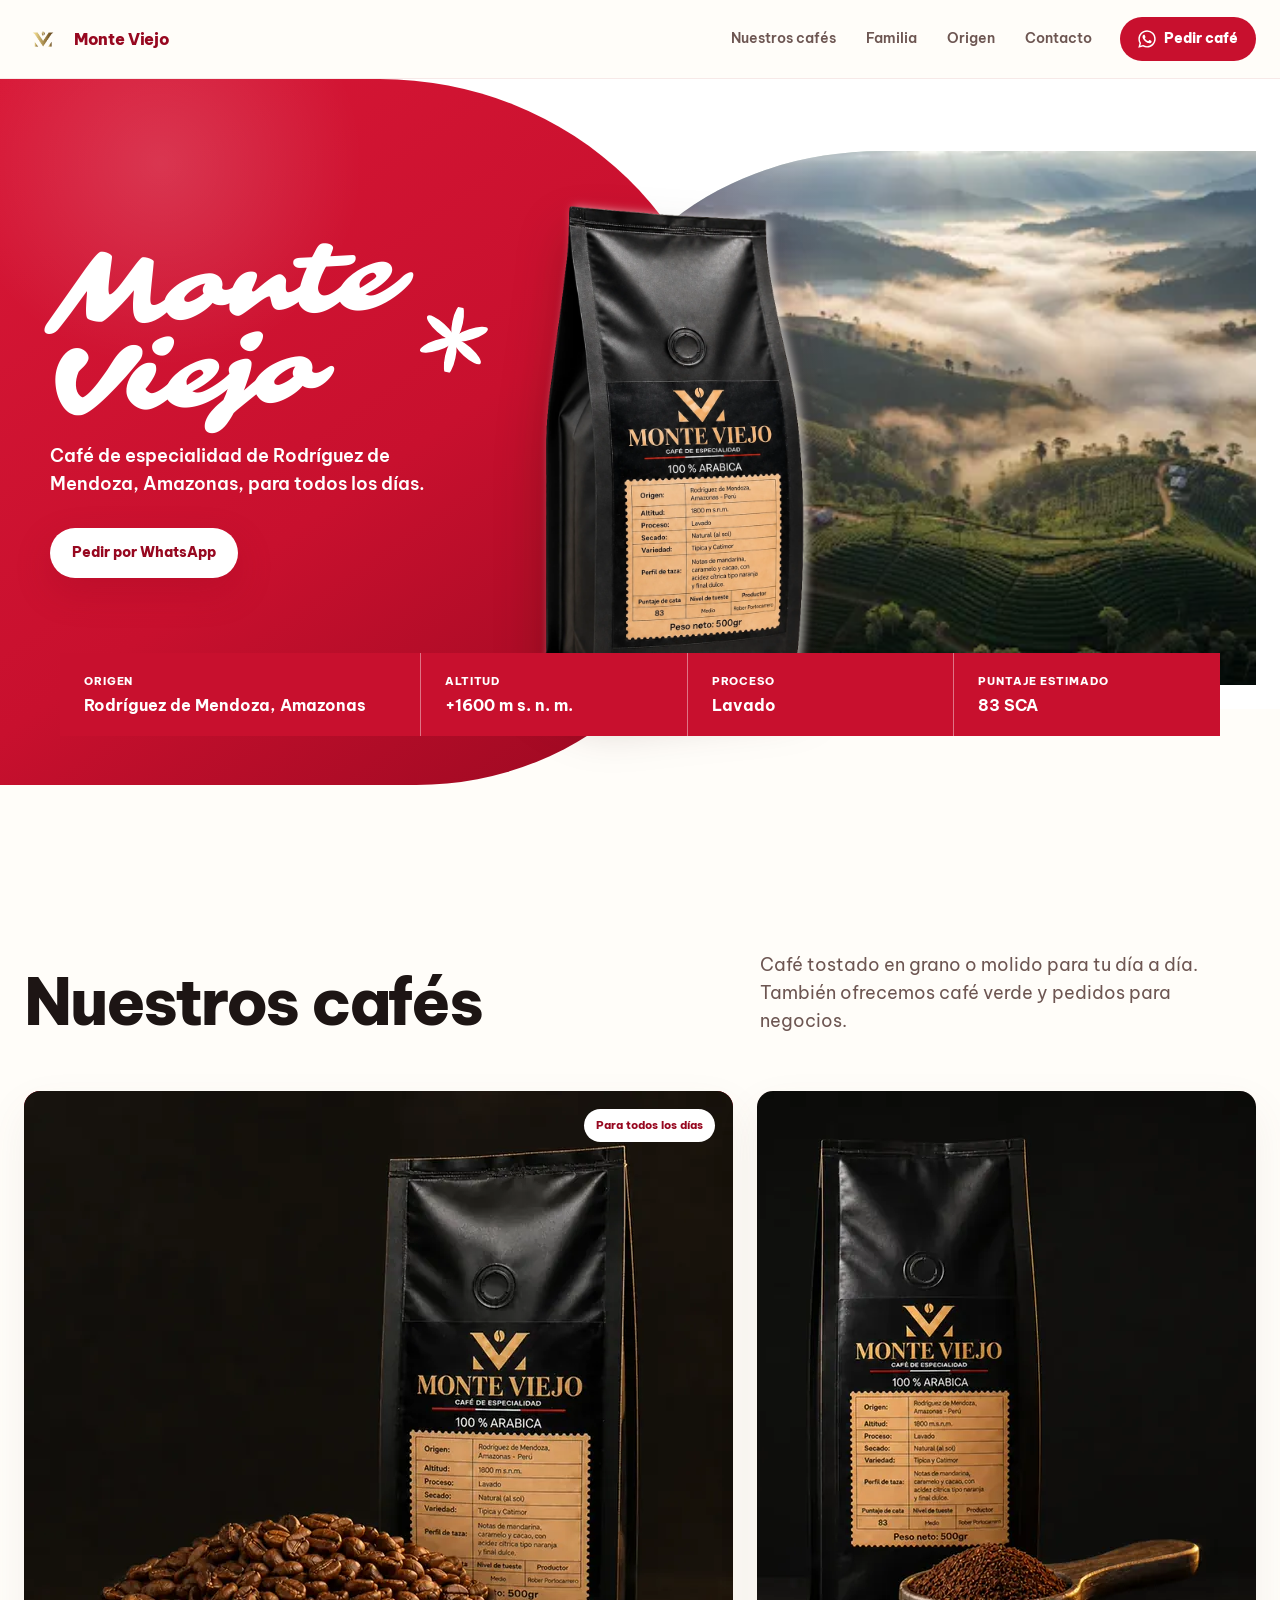
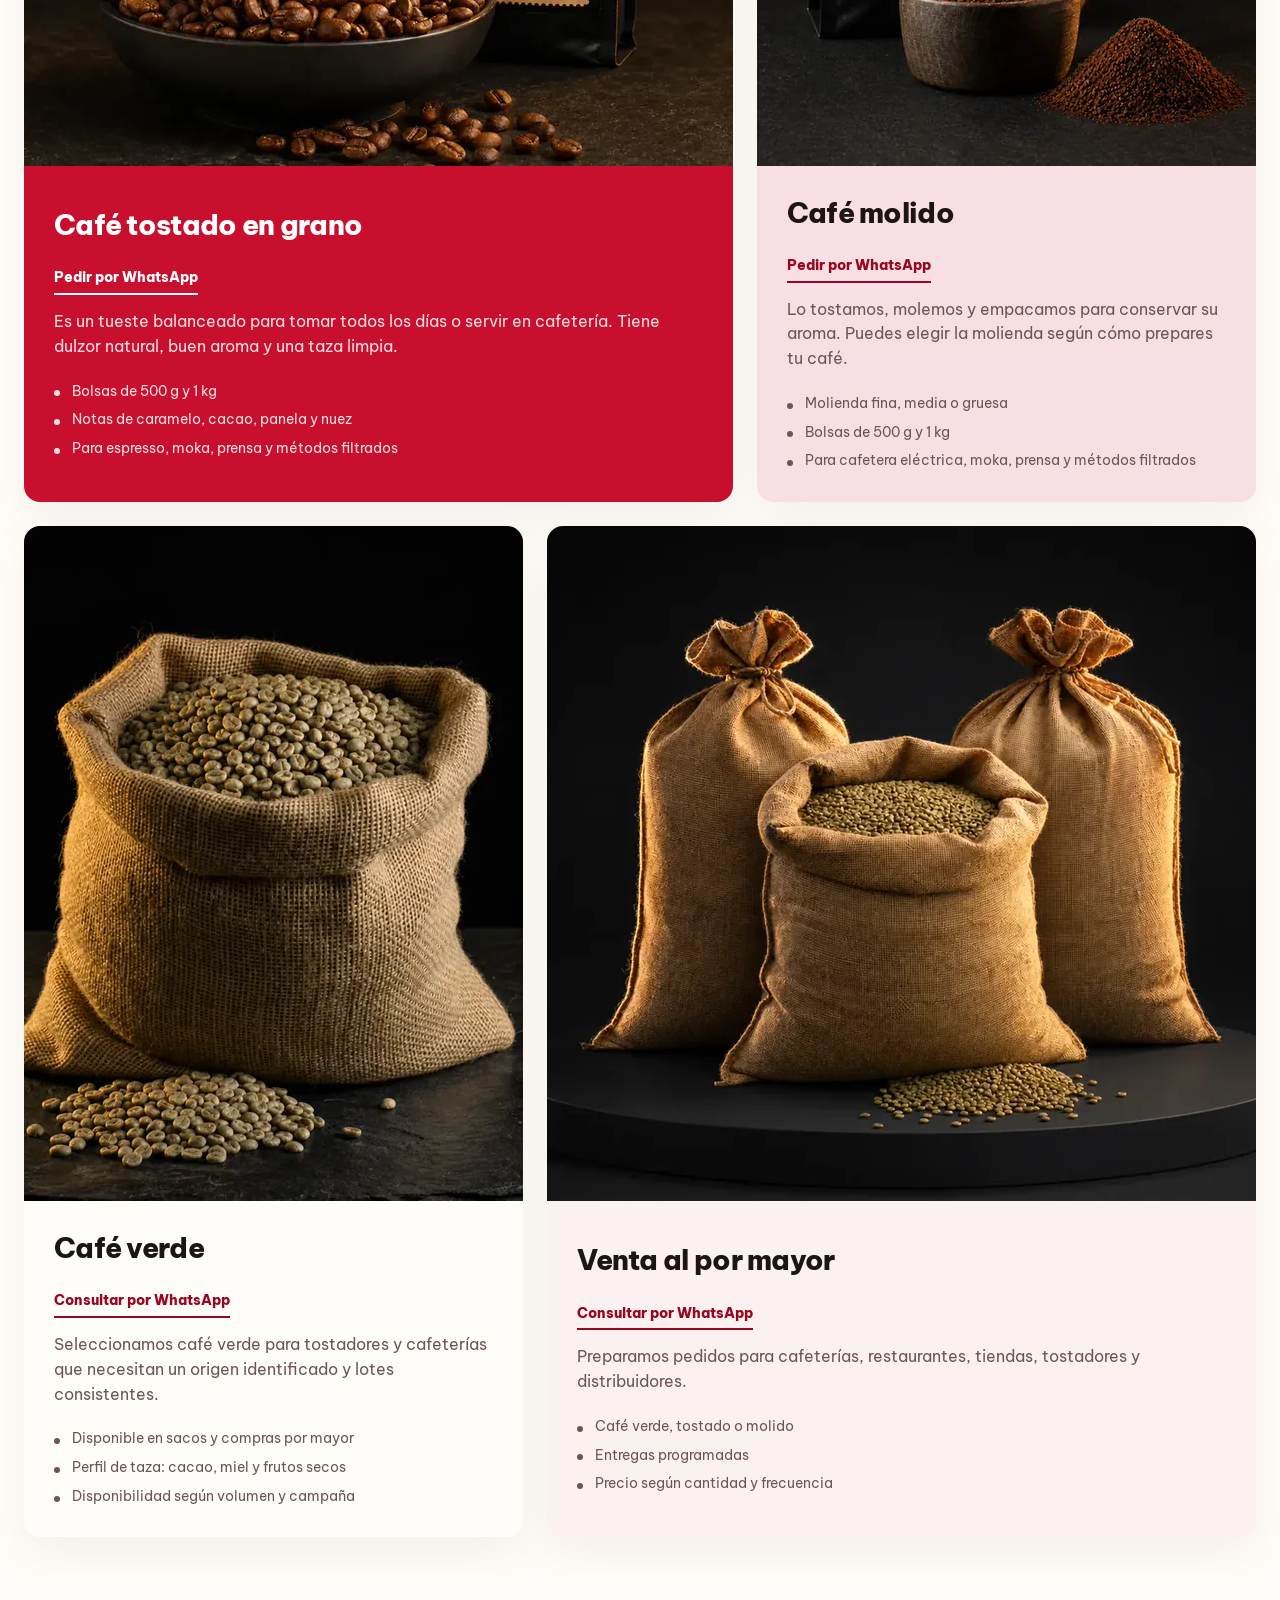
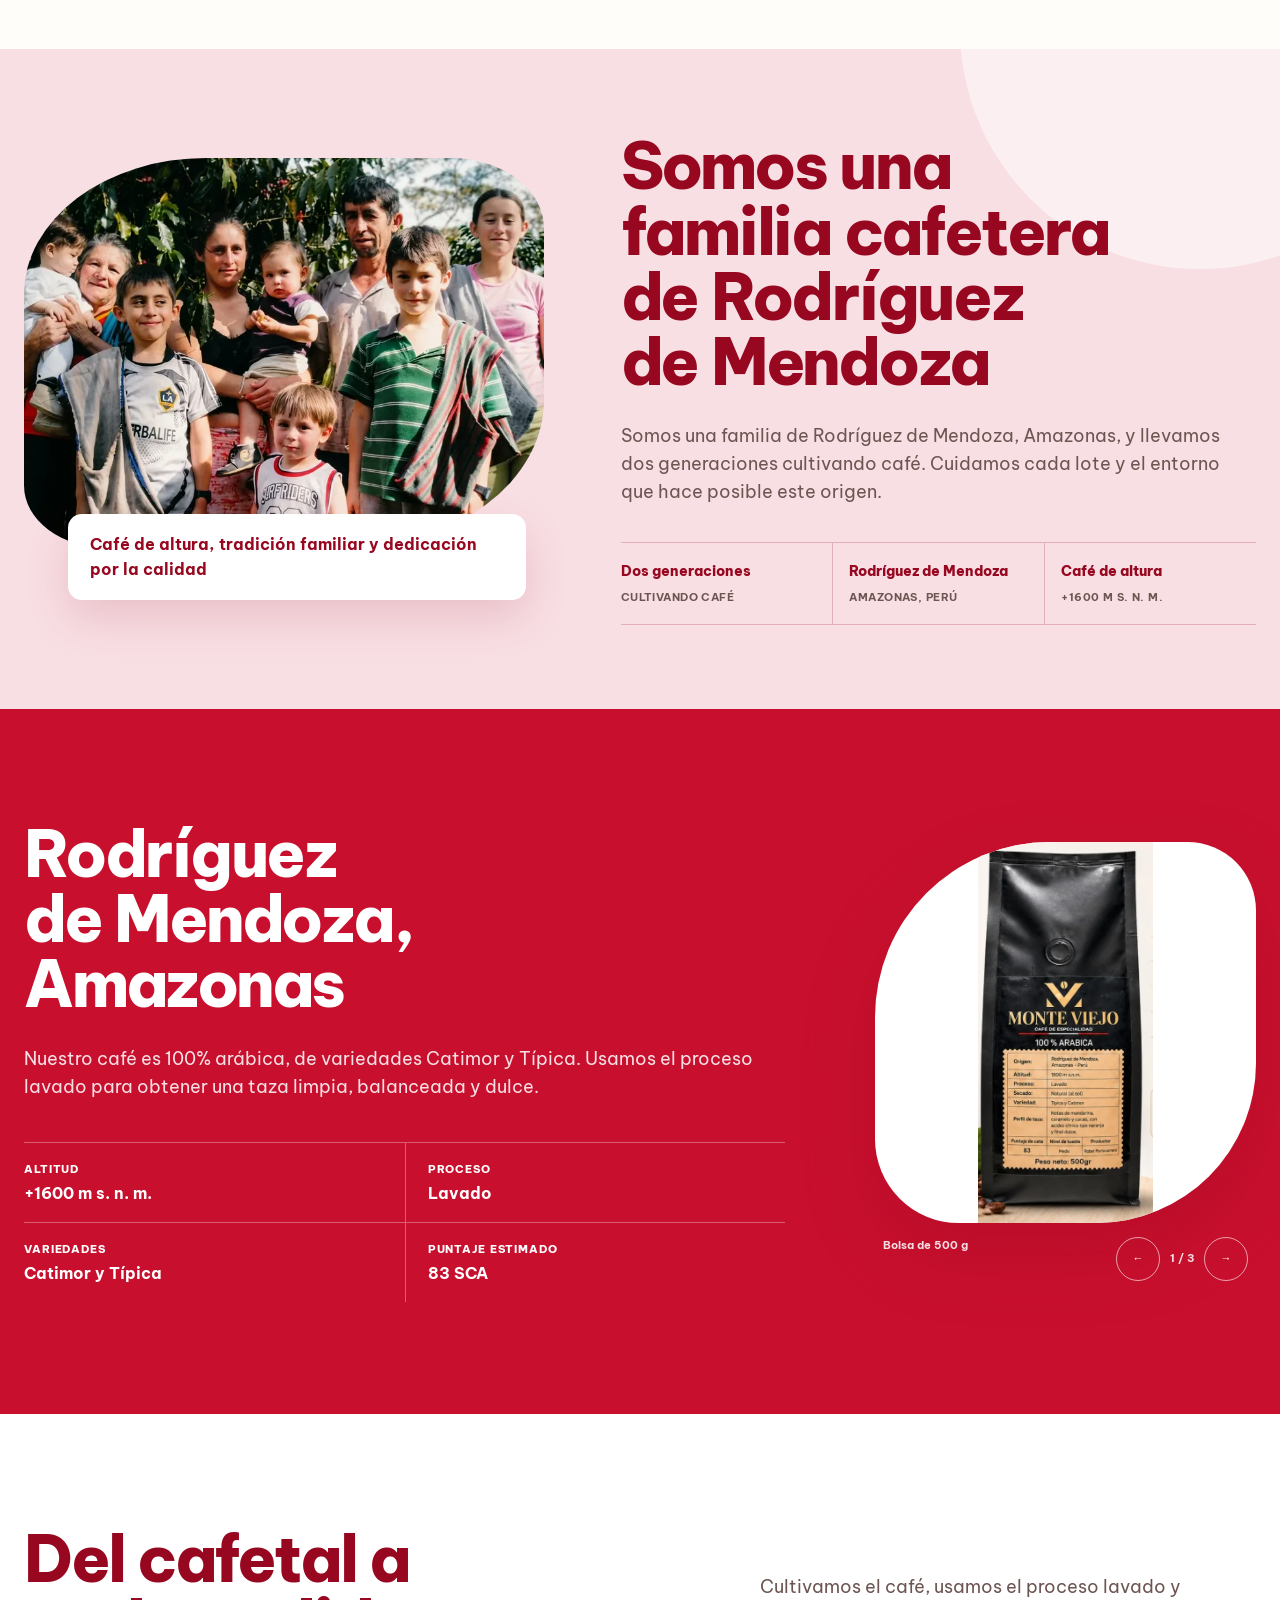
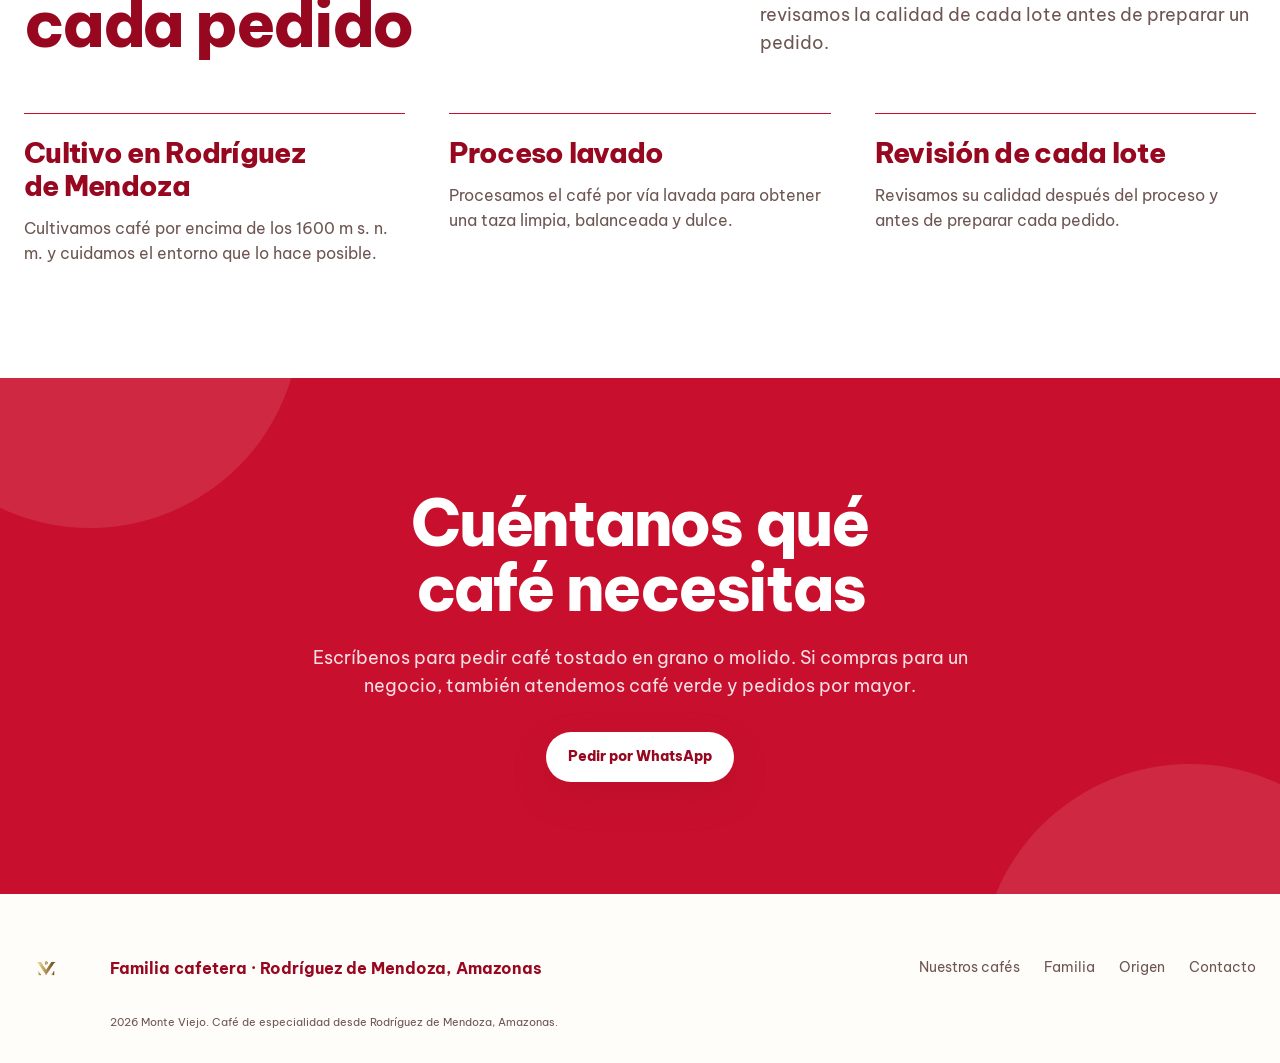
==== index.html @ 577fea84 "fix(hero): improve package image contrast" ====
<!doctype html>
<html lang="es-PE">
  <head>
    <meta charset="utf-8">
    <meta name="viewport" content="width=device-width, initial-scale=1, viewport-fit=cover">
    <!-- seo:generated:start -->
    <meta name="description" content="Café de especialidad de Rodríguez de Mendoza, Amazonas. Elige café tostado en grano o molido y pide Monte Viejo por WhatsApp.">
    <meta name="robots" content="index, follow, max-image-preview:large">
    <title>Café de especialidad de Amazonas | Monte Viejo</title>
    <link rel="canonical" href="https://monteviejo.org/">
    <meta property="og:type" content="website">
    <meta property="og:locale" content="es_PE">
    <meta property="og:site_name" content="Monte Viejo">
    <meta property="og:title" content="Café de especialidad de Amazonas | Monte Viejo">
    <meta property="og:description" content="Café de especialidad de Rodríguez de Mendoza, Amazonas. Elige café tostado en grano o molido y pide Monte Viejo por WhatsApp.">
    <meta property="og:url" content="https://monteviejo.org/">
    <meta property="og:image" content="https://monteviejo.org/assets/images/share-monte-viejo-family.jpg">
    <meta property="og:image:type" content="image/jpeg">
    <meta property="og:image:width" content="1200">
    <meta property="og:image:height" content="630">
    <meta property="og:image:alt" content="Familia caficultora de Monte Viejo en una finca de Rodríguez de Mendoza, Amazonas, junto a una bolsa de café">
    <meta name="twitter:card" content="summary_large_image">
    <meta name="twitter:title" content="Café de especialidad de Amazonas | Monte Viejo">
    <meta name="twitter:description" content="Café de especialidad de Rodríguez de Mendoza, Amazonas. Elige café tostado en grano o molido y pide Monte Viejo por WhatsApp.">
    <meta name="twitter:image" content="https://monteviejo.org/assets/images/share-monte-viejo-family.jpg">
    <meta name="twitter:image:alt" content="Familia caficultora de Monte Viejo en una finca de Rodríguez de Mendoza, Amazonas, junto a una bolsa de café">
    <script type="application/ld+json">
      {
        "@context": "https://schema.org",
        "@graph": [
          {
            "@type": "Organization",
            "@id": "https://monteviejo.org/#organization",
            "name": "Monte Viejo",
            "url": "https://monteviejo.org/",
            "description": "Familia productora de café de especialidad de Rodríguez de Mendoza, Amazonas.",
            "telephone": "+51 993 908 403",
            "logo": {
              "@type": "ImageObject",
              "url": "https://monteviejo.org/assets/images/logo-black-main.png"
            }
          },
          {
            "@type": "WebSite",
            "@id": "https://monteviejo.org/#website",
            "url": "https://monteviejo.org/",
            "name": "Monte Viejo",
            "inLanguage": "es-PE",
            "publisher": {
              "@id": "https://monteviejo.org/#organization"
            }
          },
          {
            "@type": "WebPage",
            "@id": "https://monteviejo.org/#webpage",
            "url": "https://monteviejo.org/",
            "name": "Café de especialidad de Amazonas | Monte Viejo",
            "description": "Café de especialidad de Rodríguez de Mendoza, Amazonas. Elige café tostado en grano o molido y pide Monte Viejo por WhatsApp.",
            "inLanguage": "es-PE",
            "isPartOf": {
              "@id": "https://monteviejo.org/#website"
            },
            "about": {
              "@id": "https://monteviejo.org/#organization"
            },
            "primaryImageOfPage": "https://monteviejo.org/assets/images/share-monte-viejo-family.jpg"
          }
        ]
      }
    </script>
    <!-- seo:generated:end -->
    <link rel="icon" type="image/png" href="assets/images/logo-black-main.png">
    <link rel="preconnect" href="https://fonts.googleapis.com">
    <link rel="preconnect" href="https://fonts.gstatic.com" crossorigin>
    <link rel="preload" as="style" href="https://fonts.googleapis.com/css2?family=Be+Vietnam+Pro:wght@400;600;700;800&amp;family=Sarina&amp;display=swap">
    <link href="https://fonts.googleapis.com/css2?family=Be+Vietnam+Pro:wght@400;600;700;800&amp;family=Sarina&amp;display=swap" rel="stylesheet" media="print" onload="this.media='all'">
    <noscript><link href="https://fonts.googleapis.com/css2?family=Be+Vietnam+Pro:wght@400;600;700;800&amp;family=Sarina&amp;display=swap" rel="stylesheet"></noscript>
    <link rel="stylesheet" href="assets/css/styles.css?v=20260812-2144">
  </head>
  <body>
    <!--
      THESIS: Everyday coffee from one real Amazonas family; refuse anonymous dark luxury.
      OWN-WORLD: Coffee-cherry red fields, white relief, swept display lettering, soft image windows, and one blossom mark.
      STORY: See the bag and farm, verify the origin, choose a coffee, and order through WhatsApp.
      FIRST VIEWPORT: Red offer at left, panoramic farm at right, oversized bag across the seam, CTA above the fold, origin proof below.
      FORM: Cereza total / Farm Window, chosen challenger, seed 8299120e.
      FINISH: unreviewed and undocumented is unfinished; this build ends with the finish review, the verdict, and DESIGN.md
    -->
    <header class="site-header">
      <nav class="nav" aria-label="Principal">
        <a class="brand" href="#inicio" aria-label="Monte Viejo inicio">
          <img src="assets/images/logo-black-main.png" alt="" width="256" height="255" decoding="async">
          <span>Monte Viejo</span>
        </a>
        <div class="nav-links">
          <a href="#cafes">Nuestros cafés</a>
          <a href="#familia">Familia</a>
          <a href="#origen">Origen</a>
          <a href="#contacto">Contacto</a>
        </div>
        <a class="nav-cta" href="https://api.whatsapp.com/send?phone=51993908403&amp;text=Hola%2C%20quiero%20pedir%20caf%C3%A9%20Monte%20Viejo." target="_blank" rel="noopener">
          <svg viewBox="0 0 24 24" aria-hidden="true" focusable="false"><path d="M17.47 14.38c-.3-.15-1.76-.87-2.03-.97-.27-.1-.47-.15-.67.15-.2.3-.77.97-.94 1.17-.17.2-.35.22-.64.07-.3-.15-1.25-.46-2.38-1.47a8.9 8.9 0 0 1-1.65-2.05c-.17-.3-.02-.46.13-.61.13-.13.3-.35.45-.52.15-.18.2-.3.3-.5.1-.2.05-.37-.03-.52-.07-.15-.67-1.61-.91-2.2-.24-.58-.49-.5-.67-.51h-.57c-.2 0-.52.07-.79.37-.27.3-1.04 1.02-1.04 2.48s1.07 2.88 1.21 3.08c.15.2 2.1 3.2 5.08 4.49.71.3 1.26.49 1.7.63.71.23 1.36.2 1.87.12.57-.09 1.76-.72 2.01-1.42.25-.69.25-1.29.17-1.41-.07-.13-.27-.2-.57-.35M12.04 21.5h-.01a9.6 9.6 0 0 1-4.9-1.34l-.35-.21-3.64.95.97-3.55-.23-.36A9.57 9.57 0 0 1 2.4 11.9a9.64 9.64 0 0 1 9.63-9.62c2.57 0 4.98 1 6.8 2.82a9.56 9.56 0 0 1 2.82 6.81 9.64 9.64 0 0 1-9.61 9.59m8.19-17.8A11.5 11.5 0 0 0 12.03.3C5.66.3.48 5.48.48 11.86c0 2.04.53 4.03 1.55 5.78L.38 23.7l6.2-1.63a11.55 11.55 0 0 0 5.45 1.39h.01c6.37 0 11.55-5.18 11.55-11.56 0-3.09-1.2-6-3.36-8.19"></path></svg>
          <span>Pedir café</span>
        </a>
      </nav>
    </header>

    <main id="inicio">
      <section class="hero" aria-labelledby="hero-title">
        <div class="hero-inner">
          <div class="hero-message">
            <div class="hero-title-line">
              <p class="hero-brand">Monte Viejo</p>
              <svg class="hero-bloom" viewBox="0 0 100 100" aria-hidden="true">
                <g fill="currentColor" transform="translate(50 50)">
                  <ellipse rx="8" ry="27" transform="rotate(0) translate(0 -27)"></ellipse>
                  <ellipse rx="8" ry="27" transform="rotate(60) translate(0 -27)"></ellipse>
                  <ellipse rx="8" ry="27" transform="rotate(120) translate(0 -27)"></ellipse>
                  <ellipse rx="8" ry="27" transform="rotate(180) translate(0 -27)"></ellipse>
                  <ellipse rx="8" ry="27" transform="rotate(240) translate(0 -27)"></ellipse>
                  <ellipse rx="8" ry="27" transform="rotate(300) translate(0 -27)"></ellipse>
                  <circle r="7"></circle>
                </g>
              </svg>
            </div>
            <h1 class="hero-copy" id="hero-title">Café de especialidad de Rodríguez de Mendoza, Amazonas, para todos los días.</h1>
            <a class="button hero-button" href="https://api.whatsapp.com/send?phone=51993908403&amp;text=Hola%2C%20quiero%20pedir%20caf%C3%A9%20Monte%20Viejo." target="_blank" rel="noopener">Pedir por WhatsApp</a>
          </div>

          <div class="hero-visual">
            <div class="hero-landscape">
              <img class="hero-landscape-image" src="assets/images/hero-amazonas.webp" alt="Cafetales entre montañas y neblina en Rodríguez de Mendoza, Amazonas" width="512" height="293" fetchpriority="high">
            </div>
            <img class="hero-bag" src="assets/images/bolsa-monte-viejo-hero-angulo.webp" alt="Bolsa de café Monte Viejo de 500 g vista en ángulo" width="1122" height="1402" decoding="async">
          </div>
        </div>

        <dl class="hero-proof" aria-label="Datos de origen">
          <div><dt>Origen</dt><dd>Rodríguez de Mendoza, Amazonas</dd></div>
          <div><dt>Altitud</dt><dd>+1600 m s. n. m.</dd></div>
          <div><dt>Proceso</dt><dd>Lavado</dd></div>
          <div><dt>Puntaje estimado</dt><dd>83 SCA</dd></div>
        </dl>
      </section>

      <section class="section catalog-section" id="cafes" aria-labelledby="catalog-title">
        <div class="container">
          <div class="section-heading">
            <h2 id="catalog-title">Nuestros cafés</h2>
            <p class="section-intro">Vendemos café verde, tostado en grano y molido. Atendemos a tostadores, cafeterías, otros negocios y personas que preparan café en casa.</p>
          </div>

          <div class="product-grid">
            <a class="product-card featured" href="https://api.whatsapp.com/send?phone=51993908403&amp;text=Hola%2C%20quiero%20pedir%20Caf%C3%A9%20tostado%20en%20grano%20Monte%20Viejo." target="_blank" rel="noopener">
              <span class="badge">Para todos los días</span>
              <img src="assets/images/catalogo-tostado-horizontal.webp" alt="Bolsa Monte Viejo detrás de un recipiente con café tostado en grano" width="1200" height="675" loading="lazy" decoding="async">
              <div class="product-content">
                <h3>Café tostado en grano</h3>
                <span class="product-cta">Pedir por WhatsApp</span>
                <p class="product-copy">Un tueste balanceado, con dulzor natural, buen aroma y una taza limpia.</p>
                <ul class="product-specs"><li>Bolsas de 500 g y 1 kg</li><li>Caramelo, cacao, panela y nuez</li><li>Para espresso, moka, prensa y filtrados</li></ul>
              </div>
            </a>

            <a class="product-card ground" href="https://api.whatsapp.com/send?phone=51993908403&amp;text=Hola%2C%20quiero%20pedir%20Caf%C3%A9%20molido%20Monte%20Viejo." target="_blank" rel="noopener">
              <img src="assets/images/catalogo-molido-horizontal.webp" alt="Bolsa Monte Viejo detrás de una cuchara con café molido" width="1200" height="675" loading="lazy" decoding="async">
              <div class="product-content"><h3>Café molido</h3><span class="product-cta">Pedir por WhatsApp</span><p class="product-copy">Molienda fina, media o gruesa según cómo prepares tu café.</p><ul class="product-specs"><li>Bolsas de 500 g y 1 kg</li><li>Empacado para conservar aroma</li><li>Para cafetera, moka, prensa y filtrado</li></ul></div>
            </a>

            <details class="business-products" open>
              <summary>¿Compras para tu negocio? <span>Ver café verde y pedidos por mayor</span></summary>
              <div class="business-grid">
                <a class="product-card green" href="https://api.whatsapp.com/send?phone=51993908403&amp;text=Hola%2C%20quiero%20consultar%20por%20Caf%C3%A9%20verde%20Monte%20Viejo." target="_blank" rel="noopener">
                  <img src="assets/images/catalogo-verde-horizontal.webp" alt="Saco abierto con granos de café verde sin tostar" width="1200" height="675" loading="lazy" decoding="async">
                  <div class="product-content"><h3>Café verde</h3><span class="product-cta">Consultar por WhatsApp</span><p class="product-copy">Origen identificado y lotes consistentes para tostadores y cafeterías.</p><ul class="product-specs"><li>Disponible en sacos y por mayor</li><li>Perfil de cacao, miel y frutos secos</li><li>Según volumen y campaña</li></ul></div>
                </a>

                <a class="product-card wholesale" href="https://api.whatsapp.com/send?phone=51993908403&amp;text=Hola%2C%20quiero%20consultar%20por%20Venta%20al%20por%20mayor%20Monte%20Viejo." target="_blank" rel="noopener">
                  <img src="assets/images/catalogo-mayorista-horizontal.webp" alt="Sacos de café para venta al por mayor" width="1200" height="675" loading="lazy" decoding="async">
                  <div class="product-content"><h3>Venta al por mayor</h3><span class="product-cta">Consultar por WhatsApp</span><p class="product-copy">Pedidos para cafeterías, restaurantes, tiendas, tostadores y distribuidores.</p><ul class="product-specs"><li>Café verde, tostado o molido</li><li>Entregas programadas</li><li>Precio según cantidad y frecuencia</li></ul></div>
                </a>
              </div>
            </details>
          </div>
        </div>
      </section>

      <section class="section story-section" id="familia" aria-labelledby="story-title">
        <div class="container family-grid">
          <div class="story-copy">
            <h2 id="story-title">Somos una familia cafetera de Rodríguez de Mendoza</h2>
            <p class="story-intro">Somos una familia de Rodríguez de Mendoza, Amazonas, y llevamos dos generaciones cultivando café. Cuidamos cada lote y el entorno que hace posible este origen.</p>
            <dl class="family-proof" aria-label="Datos de nuestra familia">
              <div><dt>Dos generaciones</dt><dd>Cultivando café</dd></div>
              <div><dt>Rodríguez de Mendoza</dt><dd>Amazonas, Perú</dd></div>
              <div><dt>Café de altura</dt><dd>+1600 m s. n. m.</dd></div>
            </dl>
          </div>
          <figure class="family-photo">
            <img src="assets/images/family-sq.webp" alt="Familia productora Monte Viejo en cafetal de Rodríguez de Mendoza" width="800" height="800" loading="lazy" decoding="async">
            <figcaption class="quote">Café de altura, tradición familiar y dedicación por la calidad.</figcaption>
          </figure>
        </div>
      </section>

      <section class="section origin-section" id="origen" aria-labelledby="origin-title">
        <div class="container origin-panel">
          <div class="origin-copy">
            <h2 id="origin-title">Rodríguez de Mendoza, Amazonas</h2>
            <p>Nuestro café es 100% arábica, de variedades Catimor y Típica. Usamos el proceso lavado para obtener una taza limpia, balanceada y dulce.</p>
            <dl class="origin-list">
              <div><dt>Altitud</dt><dd>+1600 m s. n. m.</dd></div>
              <div><dt>Proceso</dt><dd>Lavado</dd></div>
              <div><dt>Variedades</dt><dd>Catimor y Típica</dd></div>
              <div><dt>Puntaje estimado</dt><dd>83 SCA</dd></div>
            </dl>
          </div>
          <aside class="package-slider" aria-label="Galería de la bolsa Monte Viejo">
            <div class="package-slider-frame">
              <img src="assets/images/bolsa-monte-viejo-frente.webp" alt="Vista frontal de la bolsa Monte Viejo de 500 g" width="398" height="867" loading="lazy" decoding="async">
              <img src="assets/images/bolsa-monte-viejo-taza-square.webp" alt="Bolsa Monte Viejo junto a una taza de café" width="1024" height="1024" loading="lazy" decoding="async" hidden>
              <img src="assets/images/bolsa-monte-viejo-cenital-square.webp" alt="Vista cenital de la bolsa Monte Viejo con granos de café" width="1024" height="1024" loading="lazy" decoding="async" hidden>
            </div>
            <div class="package-slider-meta">
              <span>Bolsa de 500 g</span>
              <div class="package-slider-controls">
                <button class="package-slider-prev" type="button" aria-label="Ver imagen anterior">←</button>
                <span class="package-slider-count" aria-live="polite">1 / 3</span>
                <button class="package-slider-next" type="button" aria-label="Ver imagen siguiente">→</button>
              </div>
            </div>
          </aside>
        </div>
      </section>

      <section class="section process-section" id="mision" aria-labelledby="process-title">
        <div class="container">
          <div class="section-heading process-heading">
            <h2 id="process-title">Del cafetal a cada pedido</h2>
            <p class="section-copy">Cultivamos el café, usamos el proceso lavado y revisamos la calidad de cada lote antes de preparar un pedido.</p>
          </div>
          <div class="mission-grid">
            <article class="value-card"><h3>Cultivo en Rodríguez de Mendoza</h3><p>Cultivamos café por encima de los 1600 m s. n. m. y cuidamos el entorno que lo hace posible.</p></article>
            <article class="value-card"><h3>Proceso lavado</h3><p>Procesamos el café por vía lavada para obtener una taza limpia, balanceada y dulce.</p></article>
            <article class="value-card"><h3>Revisión de cada lote</h3><p>Revisamos su calidad después del proceso y antes de preparar cada pedido.</p></article>
          </div>
        </div>
      </section>

      <section class="section invitation" id="contacto">
        <div class="container invitation-inner">
          <h2>Cuéntanos qué café necesitas</h2>
          <p>Escríbenos para pedir café tostado en grano o molido. Si compras para un negocio, también atendemos café verde y pedidos por mayor.</p>
          <a class="button contact-button" href="https://api.whatsapp.com/send?phone=51993908403&amp;text=Hola%2C%20quiero%20pedir%20caf%C3%A9%20Monte%20Viejo." target="_blank" rel="noopener">Pedir por WhatsApp</a>
        </div>
      </section>
    </main>

    <footer class="site-footer">
      <div class="container footer-inner">
        <a class="footer-brand" href="#inicio"><img class="footer-logo" src="assets/images/logo-black-main.png" alt="Monte Viejo" width="256" height="255" loading="lazy" decoding="async"></a>
        <p class="footer-origin">Familia cafetera · Rodríguez de Mendoza, Amazonas</p>
        <nav class="footer-links" aria-label="Pie de página"><a href="#cafes">Nuestros cafés</a><a href="#familia">Familia</a><a href="#origen">Origen</a><a href="#contacto">Contacto</a></nav>
        <p class="copyright">2026 Monte Viejo. Café de especialidad desde Rodríguez de Mendoza, Amazonas.</p>
      </div>
    </footer>

    <script src="content.js?v=20260812-2125" defer></script>
    <script src="assets/js/content-loader.js?v=20260812-2125" defer></script>
  </body>
</html>
---- assets/css/styles.css ----
:root {
  color-scheme: light;
  --cherry: #c8102e;
  --cherry-bright: #d81736;
  --cherry-deep: #970820;
  --cherry-soft: #f8dfe4;
  --leaf-soft: #dce9df;
  --paper: #fffdf9;
  --white: #ffffff;
  --ink: #1d1514;
  --muted: #6d5652;
  --gold: #aa7a21;
  --line: rgba(151, 8, 32, 0.2);
  --max: 1240px;
  --radius: 16px;
  --ease-out: cubic-bezier(0.16, 1, 0.3, 1);
}

* {
  box-sizing: border-box;
}

html {
  scroll-behavior: smooth;
  scroll-padding-top: 88px;
}

body {
  margin: 0;
  overflow-x: hidden;
  background: var(--paper);
  color: var(--ink);
  font-family: "Be Vietnam Pro", Arial, sans-serif;
  line-height: 1.55;
}

img {
  display: block;
  max-width: 100%;
}

a {
  color: inherit;
  text-decoration: none;
}

button,
input {
  font: inherit;
}

:focus-visible {
  outline: 3px solid #ffb8c5;
  outline-offset: 4px;
}

.container {
  width: min(100% - 48px, var(--max));
  margin-inline: auto;
}

.site-header {
  position: sticky;
  top: 0;
  z-index: 30;
  background: rgba(255, 253, 249, 0.94);
  border-bottom: 1px solid rgba(151, 8, 32, 0.08);
  backdrop-filter: blur(12px);
}

.nav {
  width: min(100% - 48px, var(--max));
  min-height: 78px;
  margin-inline: auto;
  display: flex;
  align-items: center;
  justify-content: space-between;
  gap: 28px;
}

.brand {
  display: inline-flex;
  min-width: 44px;
  min-height: 44px;
  align-items: center;
  justify-content: center;
  gap: 12px;
  color: var(--cherry-deep);
  font-weight: 800;
  letter-spacing: -0.02em;
}

.brand img {
  width: 38px;
  height: 38px;
  object-fit: contain;
}

.nav-links {
  display: flex;
  align-items: center;
  gap: 30px;
  margin-left: auto;
  color: var(--muted);
  font-size: 14px;
  font-weight: 600;
}

.nav-links a,
.footer-links a {
  display: inline-flex;
  min-height: 44px;
  align-items: center;
  text-decoration-thickness: 2px;
  text-underline-offset: 6px;
}

.nav-links a:hover,
.nav-links a:focus-visible,
.footer-links a:hover,
.footer-links a:focus-visible {
  color: var(--cherry);
  text-decoration-line: underline;
}

.nav-cta,
.button {
  position: relative;
  isolation: isolate;
  display: inline-flex;
  min-height: 50px;
  align-items: center;
  justify-content: center;
  overflow: hidden;
  border-radius: 999px;
  padding: 13px 22px;
  font-size: 14px;
  font-weight: 800;
  transition: transform 220ms var(--ease-out), background 220ms ease, color 220ms ease, opacity 160ms ease;
}

.nav-cta {
  min-height: 44px;
  gap: 8px;
  background: var(--cherry);
  color: var(--white);
  padding: 10px 18px;
}

.nav-cta svg {
  width: 18px;
  height: 18px;
  flex: 0 0 auto;
  fill: currentColor;
}

.nav-cta.is-hidden {
  opacity: 0;
  visibility: hidden;
  pointer-events: none;
}

.button::after {
  content: "";
  position: absolute;
  inset: -60% auto -60% -45%;
  z-index: -1;
  width: 34%;
  transform: skewX(-20deg);
  background: rgba(255, 255, 255, 0.58);
  filter: blur(8px);
  transition: left 520ms var(--ease-out);
}

.button:hover::after,
.button:focus-visible::after {
  left: 115%;
}

.nav-cta:hover,
.nav-cta:focus-visible,
.button:hover,
.button:focus-visible {
  transform: translateY(-2px);
}

.hero {
  position: relative;
  isolation: isolate;
  min-height: 760px;
  padding: 34px 0 72px;
  background: var(--white);
}

.hero::before {
  content: "";
  position: absolute;
  inset: 0 43% 54px 0;
  z-index: -2;
  border-radius: 0 48% 43% 0;
  background:
    radial-gradient(circle at 22% 12%, rgba(255, 255, 255, 0.14), transparent 24%),
    linear-gradient(145deg, var(--cherry-bright) 0%, var(--cherry) 54%, var(--cherry-deep) 100%);
}

.hero::after {
  content: "";
  position: absolute;
  left: 0;
  right: 0;
  bottom: 0;
  z-index: -3;
  height: 130px;
  background: var(--paper);
}

.hero-inner {
  position: relative;
  z-index: 1;
  width: min(100% - 48px, 1420px);
  min-height: 610px;
  margin-inline: auto;
  display: grid;
  grid-template-columns: minmax(400px, 0.82fr) minmax(560px, 1.18fr);
  align-items: center;
}

.hero-message {
  max-width: 650px;
  padding: 72px 5vw 88px 2vw;
  color: var(--white);
}

.hero-brand,
h1,
h2,
h3 {
  margin: 0;
  text-wrap: balance;
}

.hero-brand {
  max-width: 6ch;
  color: var(--white);
  font-family: "Sarina", "Segoe Script", cursive;
  font-size: clamp(4.7rem, 8vw, 6rem);
  font-weight: 400;
  line-height: 0.92;
  letter-spacing: -0.035em;
  transform: rotate(-3deg);
}

.hero-title-line {
  display: flex;
  align-items: center;
  gap: 22px;
}

h2 {
  font-size: clamp(2.4rem, 5vw, 4.6rem);
  font-weight: 800;
  line-height: 1.02;
  letter-spacing: -0.035em;
}

h3 {
  font-size: clamp(1.25rem, 2.2vw, 1.8rem);
  font-weight: 750;
  line-height: 1.18;
  letter-spacing: -0.025em;
}

.hero-copy {
  max-width: 520px;
  margin: 24px 0 30px;
  color: var(--white);
  font-family: "Be Vietnam Pro", Arial, sans-serif;
  font-size: 1.125rem;
  font-weight: 600;
  line-height: 1.55;
  letter-spacing: 0;
}

.hero-button {
  background: var(--white);
  color: var(--cherry-deep);
  box-shadow: 0 14px 34px color-mix(in srgb, var(--cherry-deep) 25%, transparent);
}

.hero-visual {
  position: relative;
  min-height: 590px;
}

.hero-landscape {
  position: absolute;
  inset: 28px 0 28px 8%;
  overflow: hidden;
  border-radius: 44% 0 0 39%;
  background: var(--leaf-soft);
}

.hero-landscape::after {
  content: "";
  position: absolute;
  inset: 0;
  background: linear-gradient(90deg, rgba(200, 16, 46, 0.18), transparent 38%);
  pointer-events: none;
}

.hero-landscape-image {
  width: 100%;
  height: 100%;
  object-fit: cover;
  object-position: center;
  transform: scale(1.02);
}

.hero-bag {
  position: absolute;
  z-index: 2;
  left: -10%;
  bottom: -10px;
  width: auto;
  height: min(94%, 570px);
  filter:
    drop-shadow(4px 1px 5px rgba(255, 253, 249, 0.62))
    drop-shadow(0 28px 24px rgba(44, 11, 5, 0.28));
}

.hero-bloom {
  flex: 0 0 auto;
  width: 66px;
  color: var(--white);
  transform: rotate(12deg) translateY(10px);
}

.hero-proof {
  position: relative;
  z-index: 5;
  width: min(100% - 64px, 1160px);
  margin: -70px auto 0;
  display: grid;
  grid-template-columns: 1.35fr repeat(3, 1fr);
  background: var(--cherry);
  color: var(--white);
}

.hero-proof div {
  padding: 20px 24px;
}

.hero-proof div + div {
  border-left: 1px solid rgba(255, 255, 255, 0.42);
}

.hero-proof dt,
.origin-list dt {
  color: var(--cherry);
  font-size: 11px;
  font-weight: 800;
  letter-spacing: 0.08em;
  text-transform: uppercase;
}

.hero-proof dt,
.hero-proof dd {
  color: var(--white);
}

.hero-proof dd,
.origin-list dd {
  margin: 5px 0 0;
  font-size: 1rem;
  font-weight: 700;
  line-height: 1.3;
}

.section {
  padding: 112px 0;
}

.section-heading {
  display: grid;
  grid-template-columns: minmax(0, 0.95fr) minmax(320px, 0.7fr);
  gap: 64px;
  align-items: end;
  margin-bottom: 56px;
}

.section-intro,
.section-copy {
  max-width: 68ch;
  margin: 0;
  color: var(--muted);
  font-size: 18px;
}

.catalog-section {
  background: var(--paper);
}

.product-grid {
  display: grid;
  grid-template-columns: repeat(12, minmax(0, 1fr));
  gap: 24px;
}

.product-card {
  position: relative;
  grid-column: span 5;
  display: grid;
  min-height: 100%;
  overflow: hidden;
  border-radius: var(--radius);
  background: var(--white);
  box-shadow: 0 18px 44px color-mix(in srgb, var(--muted) 8%, transparent);
  transition: transform 260ms var(--ease-out), box-shadow 260ms ease;
}

.product-card.featured {
  grid-column: span 7;
  background: var(--cherry);
  color: var(--white);
}

.product-card.ground {
  grid-column: span 5;
  background: var(--cherry-soft);
}

.product-card.green {
  background: var(--paper);
}

.product-card.wholesale {
  grid-column: span 7;
  background: color-mix(in srgb, var(--cherry-soft) 40%, var(--paper));
}

.business-products {
  grid-column: 1 / -1;
}

.business-products > summary {
  display: none;
}

.business-grid {
  display: grid;
  grid-template-columns: repeat(12, minmax(0, 1fr));
  gap: 24px;
}

.product-card:hover,
.product-card:focus-visible {
  transform: translateY(-5px);
  box-shadow: 0 28px 60px color-mix(in srgb, var(--muted) 14%, transparent);
}

.product-card > img {
  width: 100%;
  aspect-ratio: 16 / 9;
  object-fit: cover;
  transition: transform 560ms var(--ease-out);
}

.product-card:hover > img,
.product-card:focus-visible > img {
  transform: scale(1.035);
}

.product-content {
  display: flex;
  flex-direction: column;
  padding: 30px;
}

.product-copy {
  max-width: 56ch;
  margin: 14px 0 0;
  color: var(--muted);
}

.featured .product-copy,
.featured .product-specs {
  color: var(--cherry-soft);
}

.product-specs {
  display: grid;
  gap: 7px;
  margin: 22px 0 0;
  padding: 0;
  color: var(--muted);
  font-size: 14px;
  list-style: none;
}

.product-specs li {
  position: relative;
  padding-left: 18px;
}

.product-specs li::before {
  content: "";
  position: absolute;
  top: 0.7em;
  left: 0;
  width: 6px;
  height: 6px;
  border-radius: 50%;
  background: currentColor;
}

.product-cta {
  align-self: flex-start;
  margin-top: 26px;
  border-bottom: 2px solid currentColor;
  color: var(--cherry-deep);
  font-size: 0.875rem;
  font-weight: 800;
  padding-bottom: 4px;
}

.featured .product-cta {
  color: var(--white);
}

.badge {
  position: absolute;
  top: 18px;
  right: 18px;
  z-index: 3;
  border-radius: 999px;
  background: var(--white);
  color: var(--cherry-deep);
  padding: 8px 12px;
  font-size: 11px;
  font-weight: 800;
}

.story-section {
  position: relative;
  overflow: hidden;
  background: var(--cherry-soft);
  padding: 84px 0;
}

.story-section::before {
  content: "";
  position: absolute;
  top: -260px;
  right: -160px;
  width: 480px;
  height: 480px;
  border-radius: 50%;
  background: rgba(255, 255, 255, 0.5);
}

.family-grid {
  position: relative;
  display: grid;
  grid-template-areas: "photo copy";
  grid-template-columns: minmax(360px, 0.9fr) minmax(0, 1.1fr);
  gap: clamp(48px, 6vw, 82px);
  align-items: center;
}

.story-copy {
  grid-area: copy;
}

.story-copy h2 {
  max-width: 13ch;
  color: var(--cherry-deep);
}

.story-intro {
  max-width: 58ch;
  margin: 28px 0 0;
  color: var(--muted);
  font-size: 1.125rem;
}

.family-proof {
  display: grid;
  grid-template-columns: repeat(3, minmax(0, 1fr));
  margin: 36px 0 0;
  border-block: 1px solid rgba(151, 8, 32, 0.22);
}

.family-proof div {
  padding: 18px 16px;
}

.family-proof div:first-child {
  padding-left: 0;
}

.family-proof div + div {
  border-left: 1px solid rgba(151, 8, 32, 0.22);
}

.family-proof dt,
.family-proof dd {
  margin: 0;
}

.family-proof dt {
  color: var(--cherry-deep);
  font-size: 0.875rem;
  font-weight: 800;
}

.family-proof dd {
  margin-top: 6px;
  color: var(--muted);
  font-size: 0.6875rem;
  font-weight: 700;
  letter-spacing: 0.04em;
  text-transform: uppercase;
}

.family-photo {
  position: relative;
  grid-area: photo;
  margin: 0;
}

.family-photo::before {
  content: "";
  position: absolute;
  inset: -20px 22% 22% -20px;
  z-index: -1;
  border-radius: 44% 24% 46% 20%;
  background: var(--cherry);
  transform: rotate(-4deg);
}

.family-photo img {
  width: 100%;
  height: auto;
  aspect-ratio: 4 / 3;
  border-radius: 35% 18% 38% 16%;
  object-fit: cover;
  object-position: center 35%;
}

.quote {
  position: relative;
  width: min(88%, 460px);
  margin: -34px 18px 0 auto;
  border-radius: 14px;
  background: var(--white);
  color: var(--cherry-deep);
  box-shadow: 0 18px 44px color-mix(in srgb, var(--cherry-deep) 14%, transparent);
  padding: 18px 22px;
  font-size: 16px;
  font-weight: 700;
}

.origin-section {
  background: var(--cherry);
  color: var(--white);
}

.origin-panel {
  display: grid;
  grid-template-columns: minmax(0, 1.2fr) minmax(310px, 0.6fr);
  gap: 90px;
  align-items: center;
}

.origin-copy h2 {
  max-width: 12ch;
}

.origin-copy > p {
  max-width: 65ch;
  margin: 28px 0 0;
  color: var(--cherry-soft);
  font-size: 18px;
}

.origin-list {
  display: grid;
  grid-template-columns: repeat(2, minmax(0, 1fr));
  gap: 0;
  margin: 42px 0 0;
}

.origin-list div {
  padding: 18px 22px 18px 0;
  border-top: 1px solid rgba(255, 255, 255, 0.32);
}

.origin-list div:nth-child(even) {
  padding-left: 22px;
  border-left: 1px solid rgba(255, 255, 255, 0.32);
}

.origin-list dt,
.origin-list dd {
  color: var(--white);
}

.package-slider {
  width: 100%;
  max-width: 390px;
  justify-self: end;
}

.package-slider-frame {
  overflow: hidden;
  border-radius: 46% 18% 42% 22%;
  background: var(--white);
  aspect-ratio: 1;
  box-shadow: 0 30px 70px color-mix(in srgb, var(--cherry-deep) 28%, transparent);
}

.package-slider-frame img {
  width: 100%;
  height: 100%;
  object-fit: contain;
}

.package-slider-frame img[hidden] {
  display: none;
}

.package-slider-meta {
  display: flex;
  justify-content: space-between;
  gap: 16px;
  padding: 14px 8px 0;
  color: var(--cherry-soft);
  font-size: 0.6875rem;
  font-weight: 700;
}

.package-slider-controls {
  display: flex;
  align-items: center;
  gap: 10px;
}

.package-slider-controls button {
  display: grid;
  width: 44px;
  height: 44px;
  padding: 0;
  border: 1px solid rgba(255, 255, 255, 0.6);
  border-radius: 50%;
  background: transparent;
  color: var(--white);
  font: inherit;
  cursor: pointer;
  place-items: center;
}

.package-slider-controls button:hover,
.package-slider-controls button:focus-visible {
  background: var(--white);
  color: var(--cherry);
}

.process-section {
  background: var(--white);
}

.process-heading h2 {
  color: var(--cherry-deep);
}

.mission-grid {
  display: grid;
  grid-template-columns: repeat(3, minmax(0, 1fr));
  gap: 44px;
}

.value-card {
  padding-top: 22px;
  border-top: 1px solid var(--cherry);
}

.value-card h3 {
  color: var(--cherry-deep);
}

.value-card p {
  margin: 14px 0 0;
  color: var(--muted);
}

.invitation {
  position: relative;
  overflow: hidden;
  background: var(--cherry);
  color: var(--white);
  text-align: center;
}

.invitation::before,
.invitation::after {
  content: "";
  position: absolute;
  width: 420px;
  height: 420px;
  border-radius: 50%;
  background: rgba(255, 255, 255, 0.1);
}

.invitation::before {
  top: -270px;
  left: -120px;
}

.invitation::after {
  right: -120px;
  bottom: -290px;
}

.invitation-inner {
  position: relative;
  z-index: 1;
  max-width: 820px;
}

.invitation h2 {
  max-width: 13ch;
  margin-inline: auto;
}

.invitation p {
  max-width: 60ch;
  margin: 24px auto 0;
  color: var(--cherry-soft);
  font-size: 18px;
}

.contact-button {
  margin-top: 32px;
  background: var(--white);
  color: var(--cherry-deep);
  box-shadow: 0 14px 34px color-mix(in srgb, var(--cherry-deep) 22%, transparent);
}

.site-footer {
  background: var(--paper);
  padding: 52px 0 32px;
}

.footer-inner {
  display: grid;
  grid-template-columns: auto 1fr auto;
  gap: 24px 42px;
  align-items: center;
}

.footer-brand {
  display: inline-flex;
  width: 44px;
  height: 44px;
  align-items: center;
  justify-content: center;
}

.footer-logo {
  width: 36px;
  height: 36px;
  object-fit: contain;
}

.footer-origin {
  margin: 0;
  color: var(--cherry-deep);
  font-weight: 700;
}

.footer-links {
  display: flex;
  flex-wrap: wrap;
  justify-content: flex-end;
  gap: 24px;
  color: var(--muted);
  font-size: 14px;
}

.copyright {
  grid-column: 2 / -1;
  margin: 0;
  color: var(--muted);
  font-size: 0.6875rem;
}

@media (max-width: 1050px) {
  .hero {
    min-height: 720px;
  }

  .hero-inner {
    grid-template-columns: minmax(350px, 0.85fr) minmax(460px, 1.15fr);
  }

  .hero-message {
    padding-left: 0;
  }

  .hero-bag {
    left: -8%;
    height: min(88%, 520px);
  }

  .family-grid,
  .origin-panel {
    gap: 56px;
  }

  .product-card,
  .product-card.featured,
  .product-card.ground,
  .product-card.wholesale {
    grid-column: span 6;
  }
}

@media (max-width: 820px) {
  html {
    scroll-padding-top: 144px;
  }

  .nav {
    min-height: 68px;
    flex-wrap: wrap;
    gap: 8px 16px;
    padding-block: 10px 8px;
  }

  .nav-links {
    order: 3;
    width: 100%;
    margin-left: 0;
    gap: 24px;
    overflow-x: auto;
    padding: 4px 2px 8px;
    scrollbar-width: none;
    white-space: nowrap;
  }

  .nav-links::-webkit-scrollbar {
    display: none;
  }

  .nav-links a {
    display: inline-flex;
    min-height: 44px;
    align-items: center;
  }

  .hero {
    min-height: auto;
    padding-top: 0;
  }

  .hero::before {
    inset: 0 0 44% 0;
    border-radius: 0 0 48% 18%;
  }

  .hero-inner {
    width: 100%;
    min-height: 760px;
    grid-template-columns: 1fr;
    grid-template-rows: auto minmax(320px, 1fr);
  }

  .hero-message {
    width: min(100% - 40px, 650px);
    margin-inline: auto;
    padding: 58px 0 42px;
    text-align: center;
  }

  .hero-copy {
    margin-inline: auto;
  }

  .hero-title-line {
    justify-content: center;
  }

  .hero-brand {
    max-width: none;
    font-size: clamp(4.2rem, 17vw, 6rem);
  }

  .hero-visual {
    min-height: 360px;
  }

  .hero-landscape {
    inset: 0 0 18px 8%;
    border-radius: 42% 0 0 22%;
  }

  .hero-bag {
    left: auto;
    right: 12%;
    bottom: -6px;
    height: 350px;
  }

  .hero-bloom {
    width: 56px;
  }

  .hero-proof {
    width: min(100% - 32px, 720px);
    margin-top: -26px;
    grid-template-columns: repeat(2, minmax(0, 1fr));
  }

  .hero-proof div + div {
    border-left: 0;
  }

  .hero-proof div:nth-child(even) {
    border-left: 1px solid rgba(255, 255, 255, 0.42);
  }

  .hero-proof div:nth-child(n + 3) {
    border-top: 1px solid rgba(255, 255, 255, 0.42);
  }

  .section {
    padding: 84px 0;
  }

  .story-section {
    padding: 72px 0;
  }

  .section-heading,
  .family-grid,
  .origin-panel {
    grid-template-columns: 1fr;
  }

  .section-heading {
    gap: 24px;
    margin-bottom: 42px;
  }

  .product-card,
  .product-card.featured,
  .product-card.ground,
  .product-card.wholesale {
    grid-column: 1 / -1;
  }

  .business-products {
    display: block;
    grid-column: 1 / -1;
  }

  .business-products > summary {
    display: flex;
    min-height: 56px;
    align-items: center;
    justify-content: space-between;
    gap: 16px;
    padding: 14px 18px;
    border: 1px solid rgba(151, 8, 32, 0.22);
    border-radius: var(--radius);
    color: var(--cherry-deep);
    cursor: pointer;
    font-weight: 800;
    list-style-position: inside;
  }

  .business-products > summary span {
    color: var(--cherry);
    font-size: 0.875rem;
    font-weight: 700;
    text-align: right;
  }

  .business-grid {
    display: grid;
    gap: 18px;
    padding-top: 18px;
  }

  .business-products:not([open]) > .business-grid {
    display: none;
  }

  .family-grid {
    grid-template-areas:
      "copy"
      "photo";
    gap: 40px;
  }

  .family-photo {
    width: min(100%, 620px);
    margin-inline: auto;
  }

  .origin-panel {
    gap: 62px;
  }

  .package-slider {
    justify-self: center;
  }

  .mission-grid {
    grid-template-columns: 1fr;
    gap: 32px;
  }

  .footer-inner {
    grid-template-columns: auto 1fr;
  }

  .footer-links {
    grid-column: 1 / -1;
    justify-content: flex-start;
  }

  .copyright {
    grid-column: 1 / -1;
  }
}

@media (max-width: 540px) {
  .container,
  .nav {
    width: min(100% - 32px, var(--max));
  }

  .brand span {
    display: none;
  }

  .hero-inner {
    min-height: 710px;
    grid-template-rows: auto minmax(300px, 1fr);
  }

  .hero-message {
    padding-top: 40px;
  }

  .hero-brand {
    font-size: clamp(3.7rem, 18vw, 5.1rem);
  }

  .hero-copy {
    max-width: 24ch;
    margin-top: 18px;
    margin-bottom: 22px;
    font-size: 1rem;
  }

  .hero-landscape {
    left: 0;
    border-radius: 38% 0 0 16%;
  }

  .hero-bag {
    right: 5%;
    height: 320px;
  }

  .hero-bloom {
    width: 46px;
  }

  .hero-proof {
    margin-top: -16px;
  }

  .hero-proof div {
    padding: 15px 14px;
  }

  .hero-proof dd {
    font-size: 0.875rem;
  }

  .section {
    padding: 72px 0;
  }

  .product-grid {
    gap: 18px;
  }

  .product-content {
    padding: 24px;
  }

  .product-specs li:nth-child(n + 3) {
    display: none;
  }

  .story-intro {
    margin-top: 22px;
    font-size: 1rem;
  }

  .family-proof {
    grid-template-columns: 1fr;
    margin-top: 28px;
  }

  .family-proof div {
    display: grid;
    grid-template-columns: minmax(0, 1fr) auto;
    gap: 16px;
    padding: 14px 0;
  }

  .family-proof div + div {
    border-top: 1px solid rgba(151, 8, 32, 0.22);
    border-left: 0;
  }

  .family-proof dd {
    margin-top: 0;
    text-align: right;
  }

  .quote {
    width: 92%;
    margin: -26px auto 0;
  }

  .origin-list {
    grid-template-columns: 1fr;
  }

  .origin-list div:nth-child(even) {
    padding-left: 0;
    border-left: 0;
  }

  .footer-inner {
    grid-template-columns: 1fr;
    text-align: center;
    justify-items: center;
  }

  .footer-links {
    justify-content: center;
  }
}

@media (prefers-reduced-motion: reduce) {
  html {
    scroll-behavior: auto;
  }

  .button::after {
    display: none;
  }

  .nav-cta,
  .button,
  .product-card,
  .product-card > img {
    transition: none;
  }

  .nav-cta:hover,
  .nav-cta:focus-visible,
  .button:hover,
  .button:focus-visible,
  .product-card:hover,
  .product-card:focus-visible,
  .product-card:hover > img,
  .product-card:focus-visible > img {
    transform: none;
  }
}
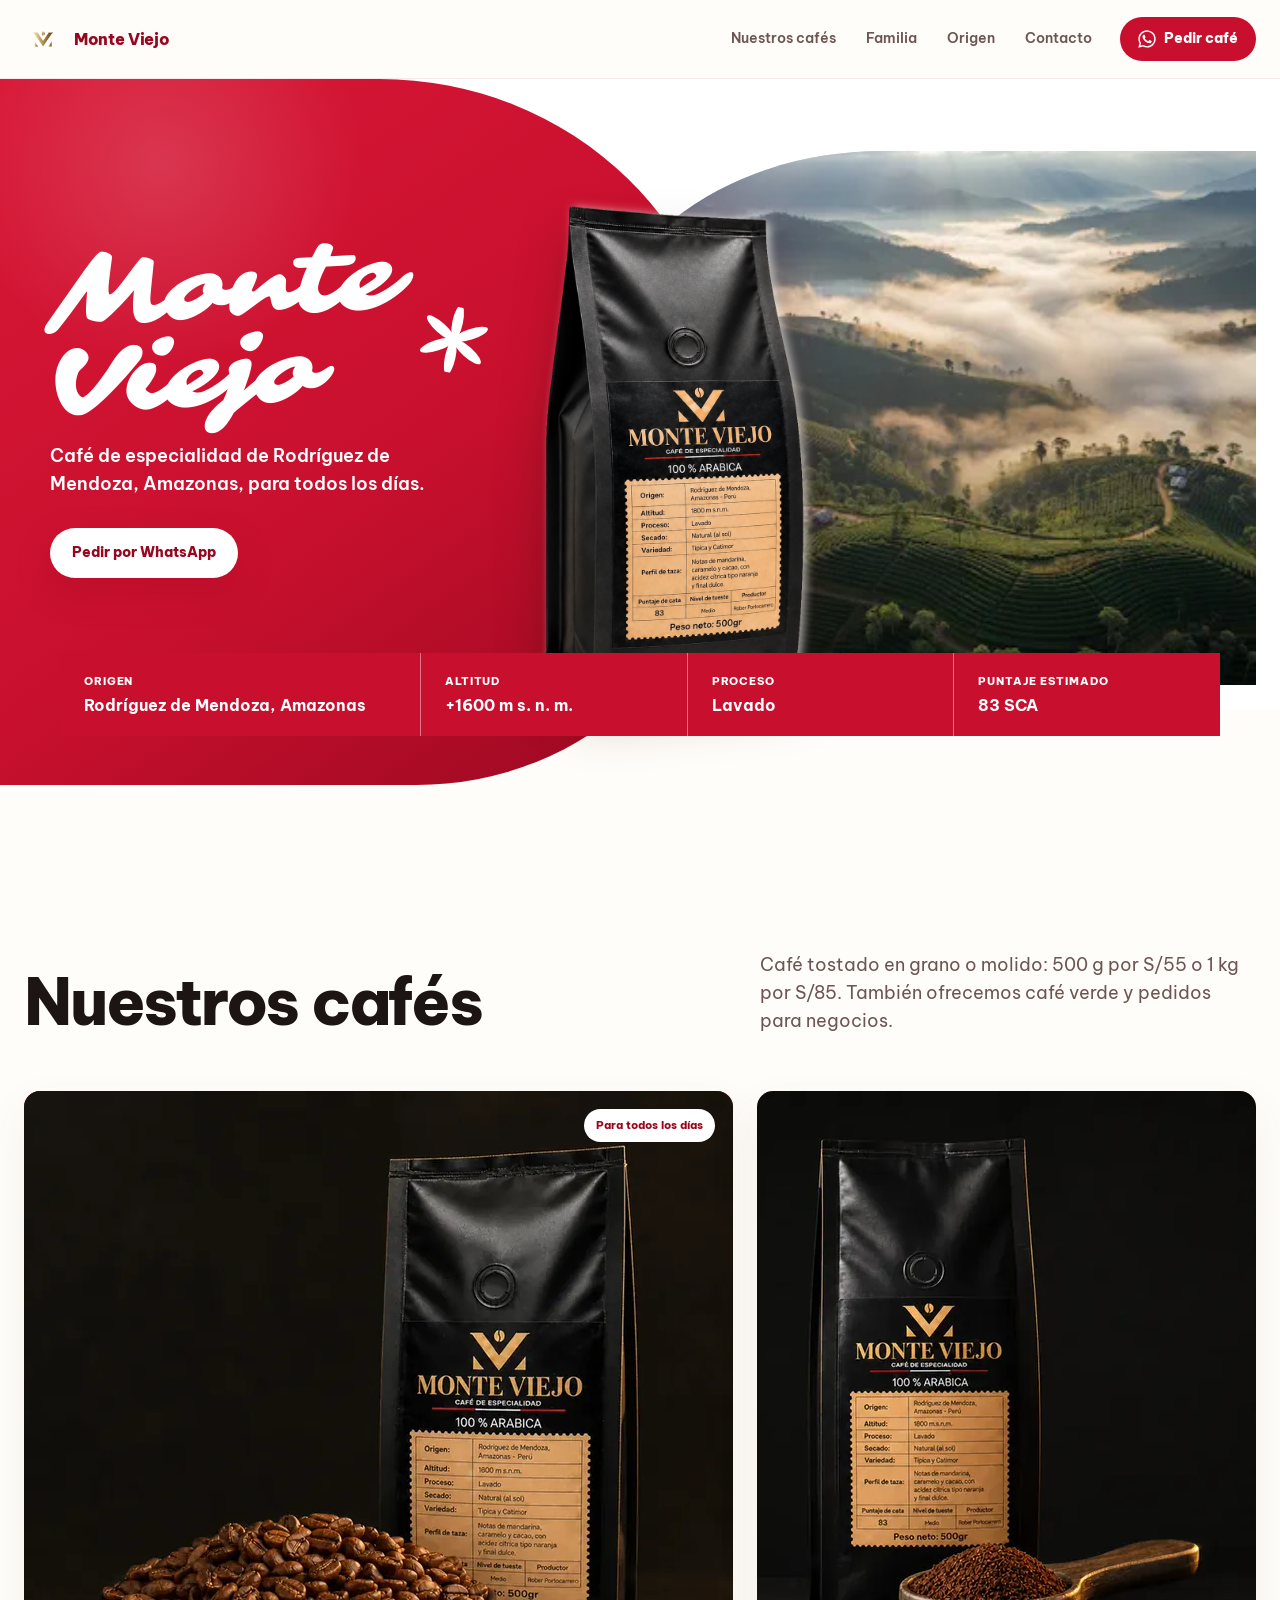
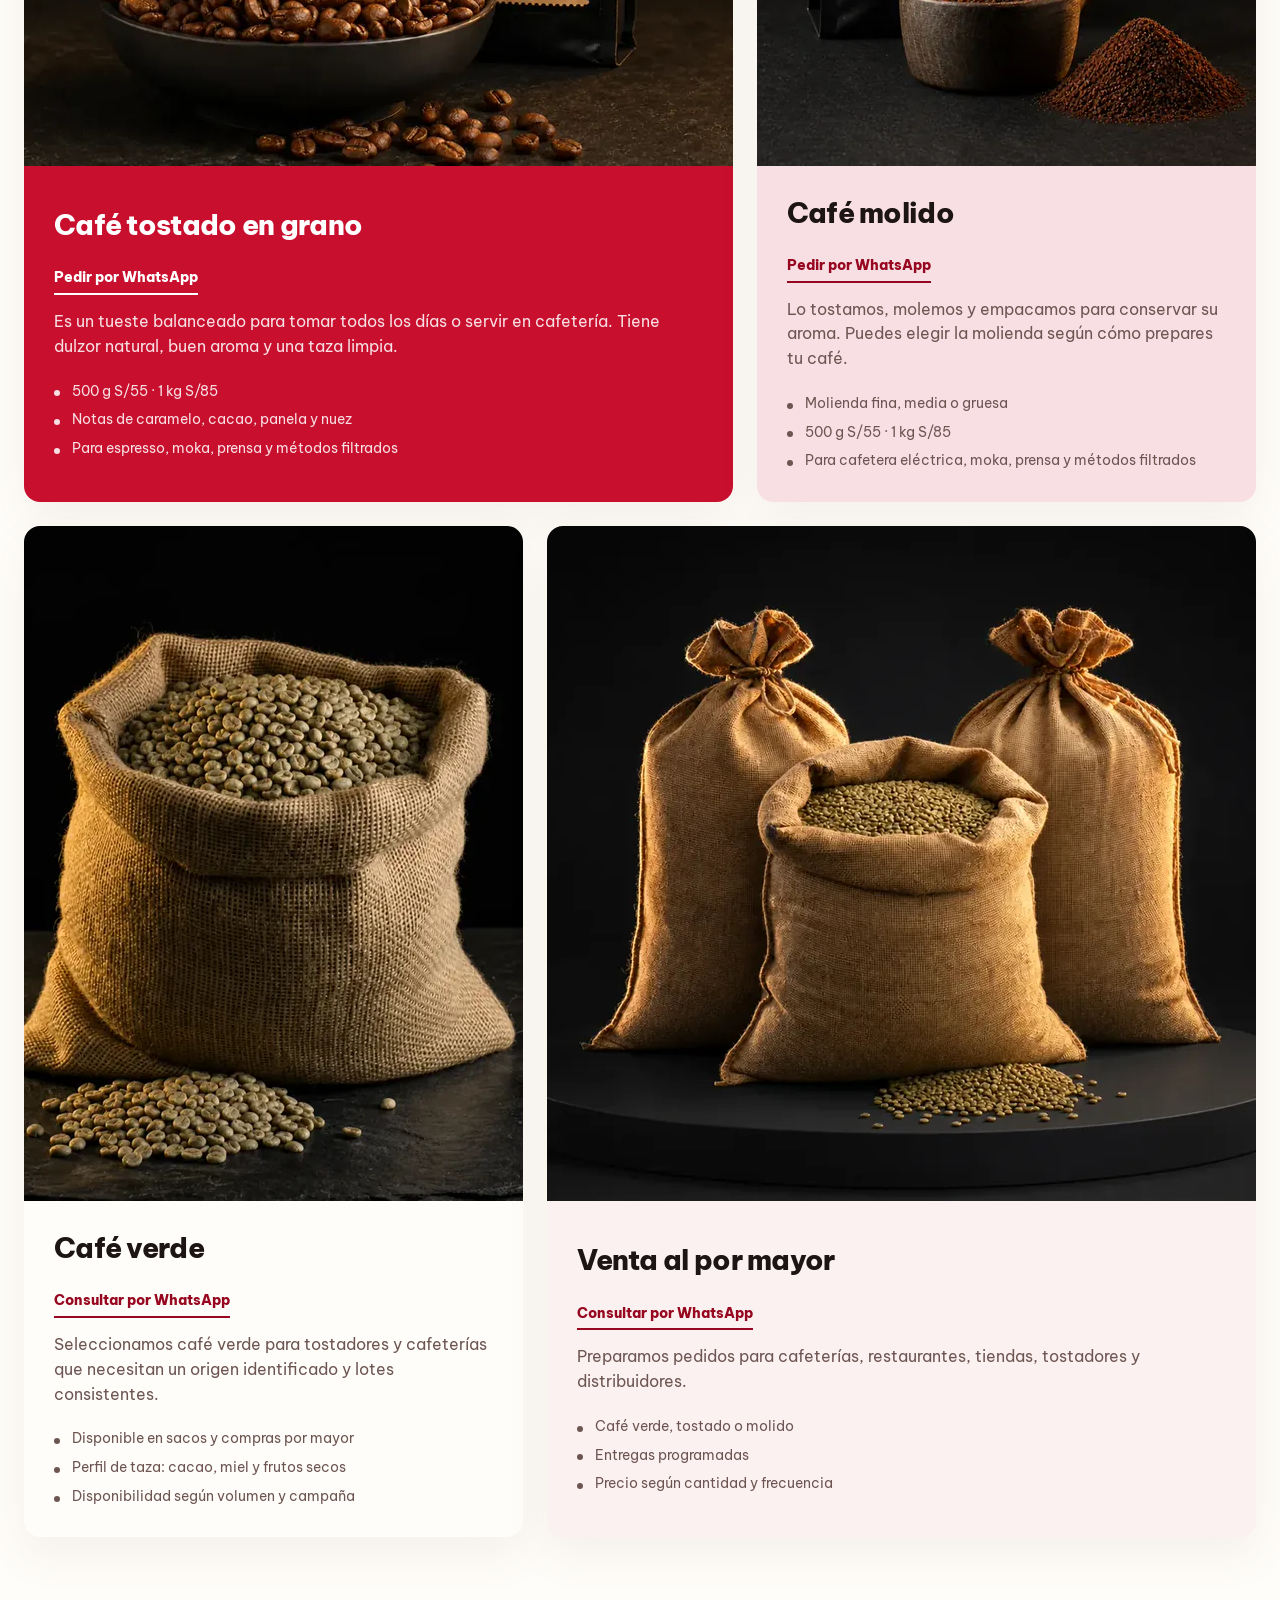
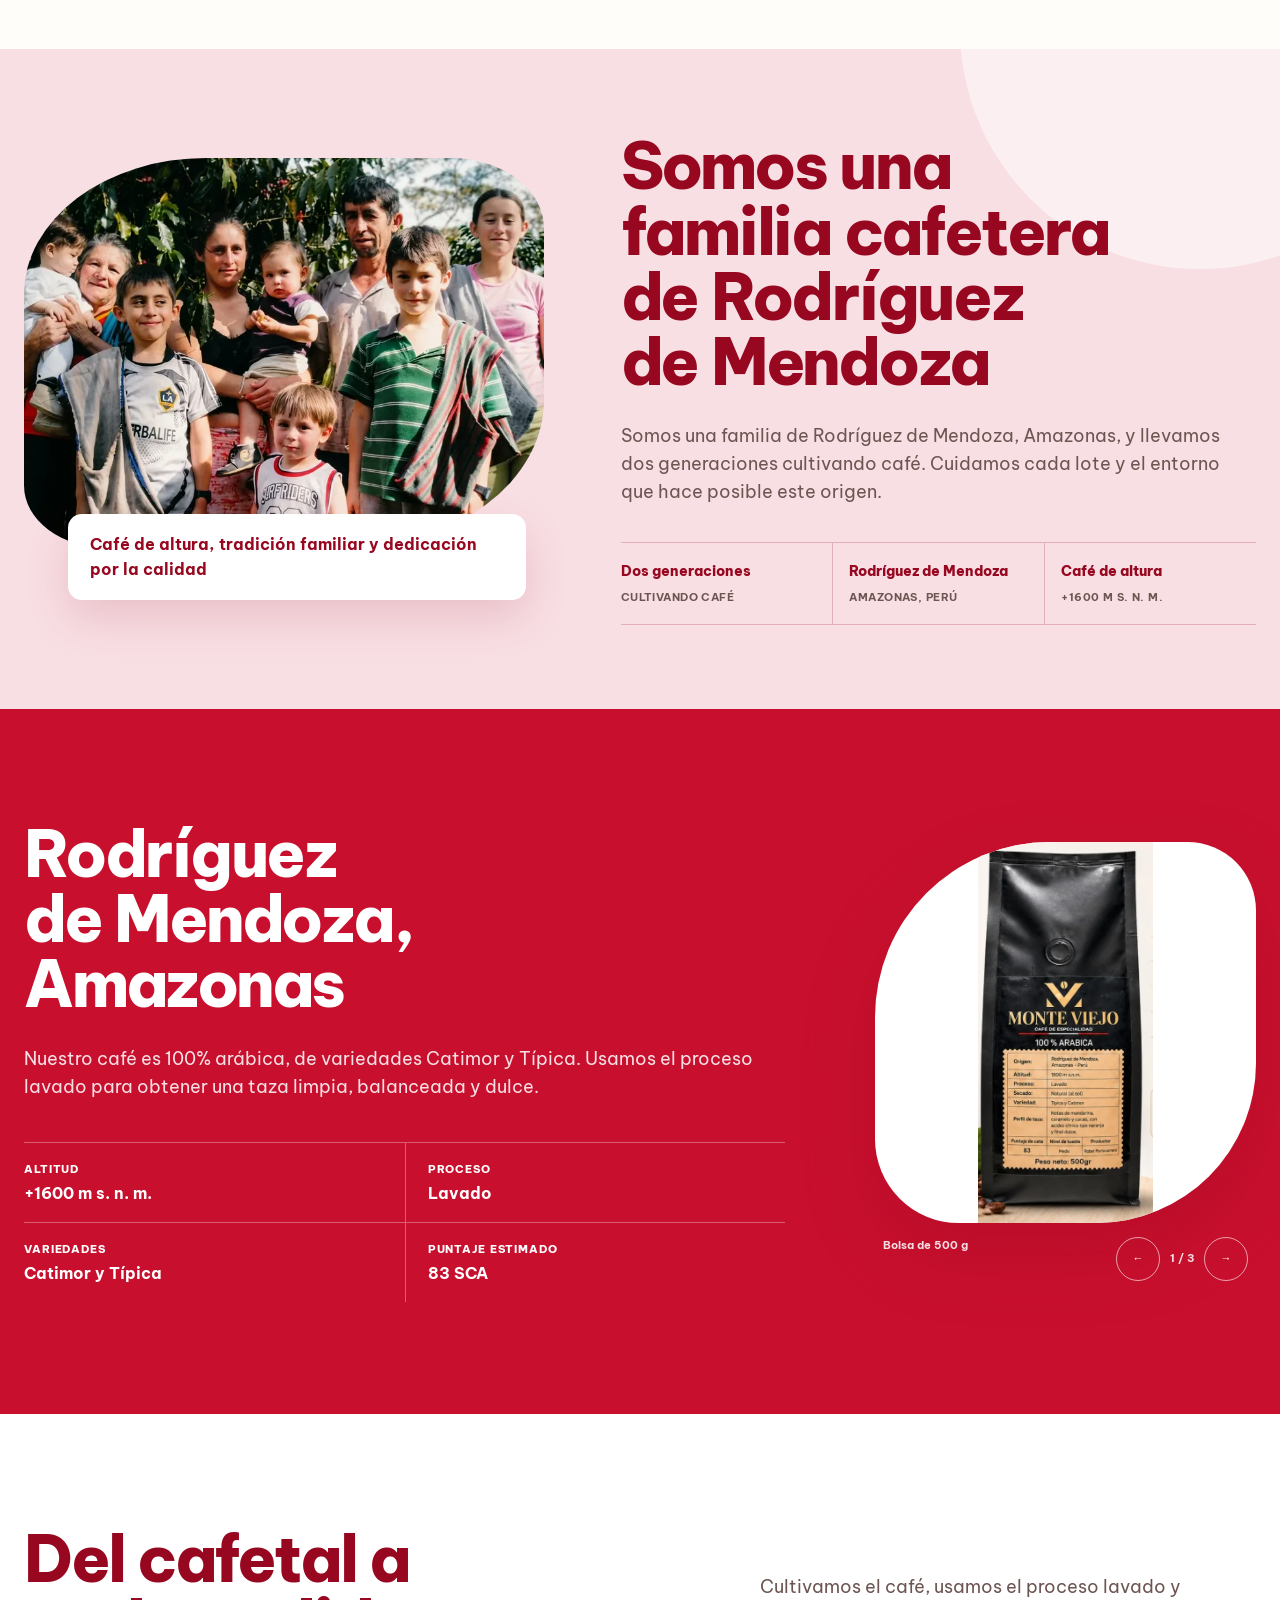
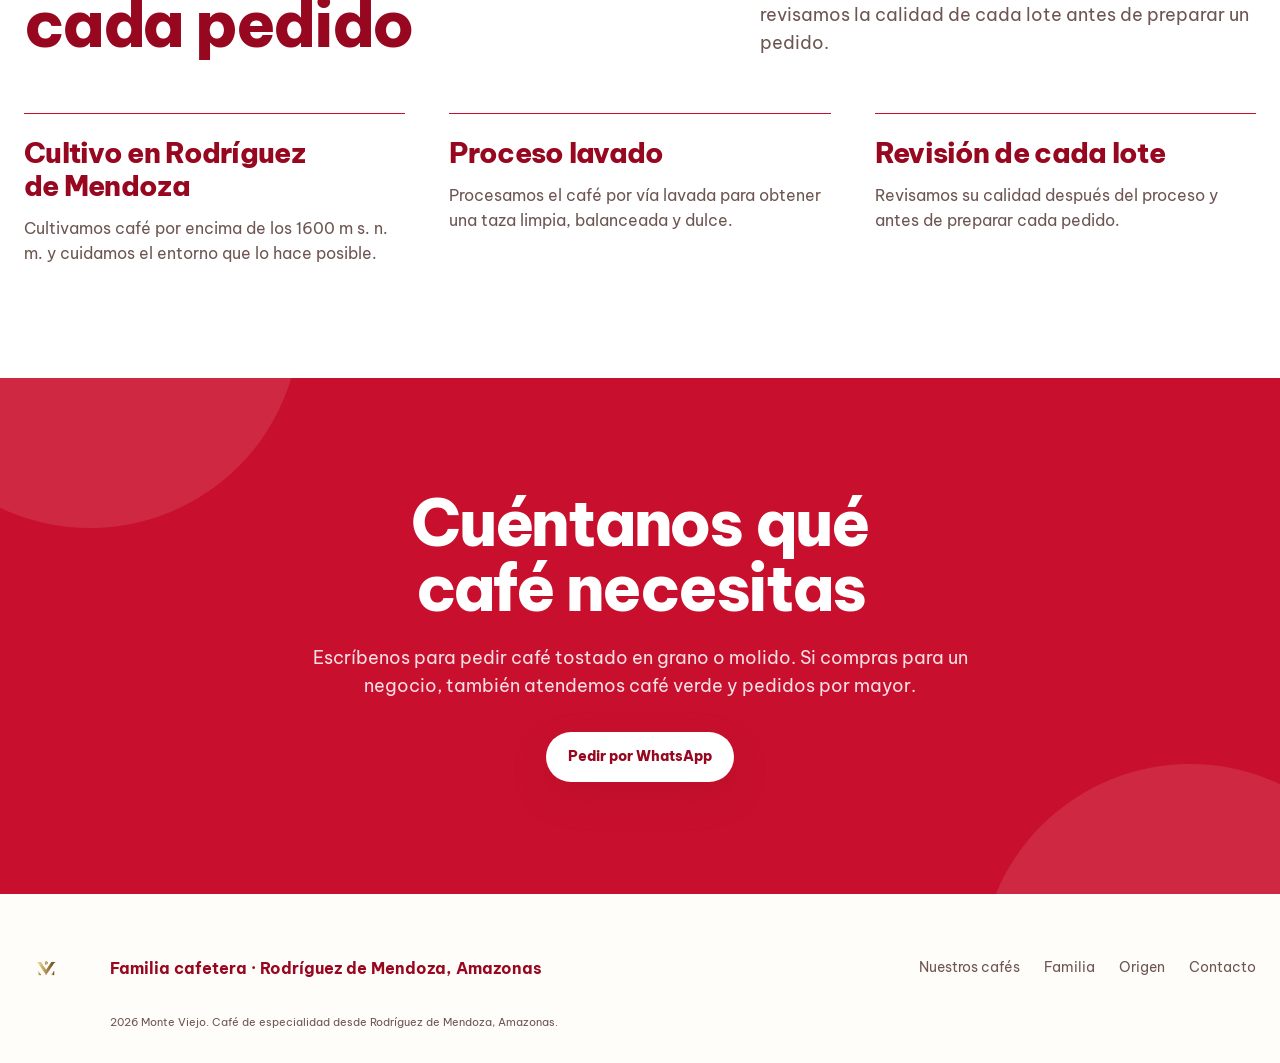
==== commit 146537db: "feat(pricing): set S/55 and S/85 offer" ====
--- a/index.html
+++ b/index.html
@@ -147,7 +147,7 @@
         <div class="container">
           <div class="section-heading">
             <h2 id="catalog-title">Nuestros cafés</h2>
-            <p class="section-intro">Vendemos café verde, tostado en grano y molido. Atendemos a tostadores, cafeterías, otros negocios y personas que preparan café en casa.</p>
+            <p class="section-intro">Café tostado en grano o molido: 500 g por S/55 o 1 kg por S/85. También ofrecemos café verde y pedidos para negocios.</p>
           </div>
 
           <div class="product-grid">
@@ -158,13 +158,13 @@
                 <h3>Café tostado en grano</h3>
                 <span class="product-cta">Pedir por WhatsApp</span>
                 <p class="product-copy">Un tueste balanceado, con dulzor natural, buen aroma y una taza limpia.</p>
-                <ul class="product-specs"><li>Bolsas de 500 g y 1 kg</li><li>Caramelo, cacao, panela y nuez</li><li>Para espresso, moka, prensa y filtrados</li></ul>
+                <ul class="product-specs"><li>500 g S/55 · 1 kg S/85</li><li>Caramelo, cacao, panela y nuez</li><li>Para espresso, moka, prensa y filtrados</li></ul>
               </div>
             </a>
 
             <a class="product-card ground" href="https://api.whatsapp.com/send?phone=51993908403&amp;text=Hola%2C%20quiero%20pedir%20Caf%C3%A9%20molido%20Monte%20Viejo." target="_blank" rel="noopener">
               <img src="assets/images/catalogo-molido-horizontal.webp" alt="Bolsa Monte Viejo detrás de una cuchara con café molido" width="1200" height="675" loading="lazy" decoding="async">
-              <div class="product-content"><h3>Café molido</h3><span class="product-cta">Pedir por WhatsApp</span><p class="product-copy">Molienda fina, media o gruesa según cómo prepares tu café.</p><ul class="product-specs"><li>Bolsas de 500 g y 1 kg</li><li>Empacado para conservar aroma</li><li>Para cafetera, moka, prensa y filtrado</li></ul></div>
+              <div class="product-content"><h3>Café molido</h3><span class="product-cta">Pedir por WhatsApp</span><p class="product-copy">Molienda fina, media o gruesa según cómo prepares tu café.</p><ul class="product-specs"><li>500 g S/55 · 1 kg S/85</li><li>Empacado para conservar aroma</li><li>Para cafetera, moka, prensa y filtrado</li></ul></div>
             </a>
 
             <details class="business-products" open>
@@ -265,7 +265,7 @@
       </div>
     </footer>
 
-    <script src="content.js?v=20260812-2125" defer></script>
+    <script src="content.js?v=20260812-4" defer></script>
     <script src="assets/js/content-loader.js?v=20260812-2125" defer></script>
   </body>
 </html>
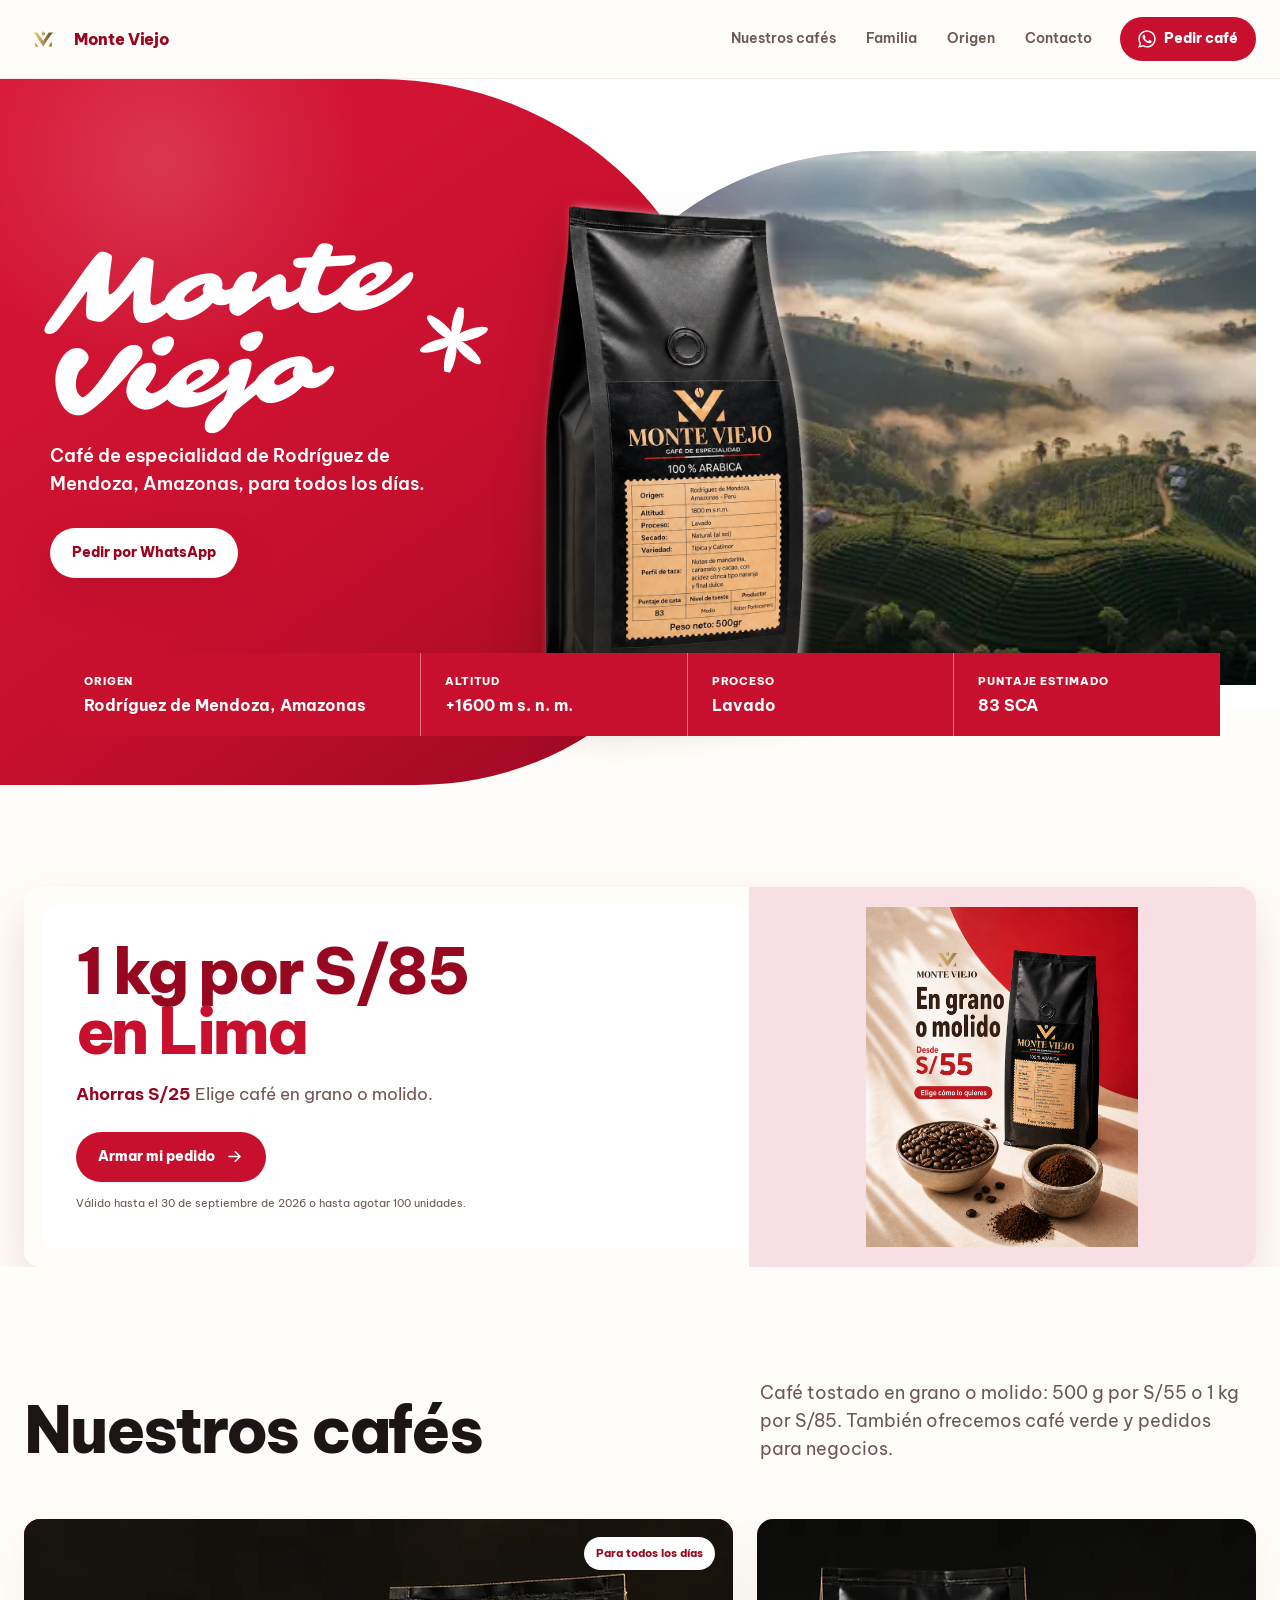
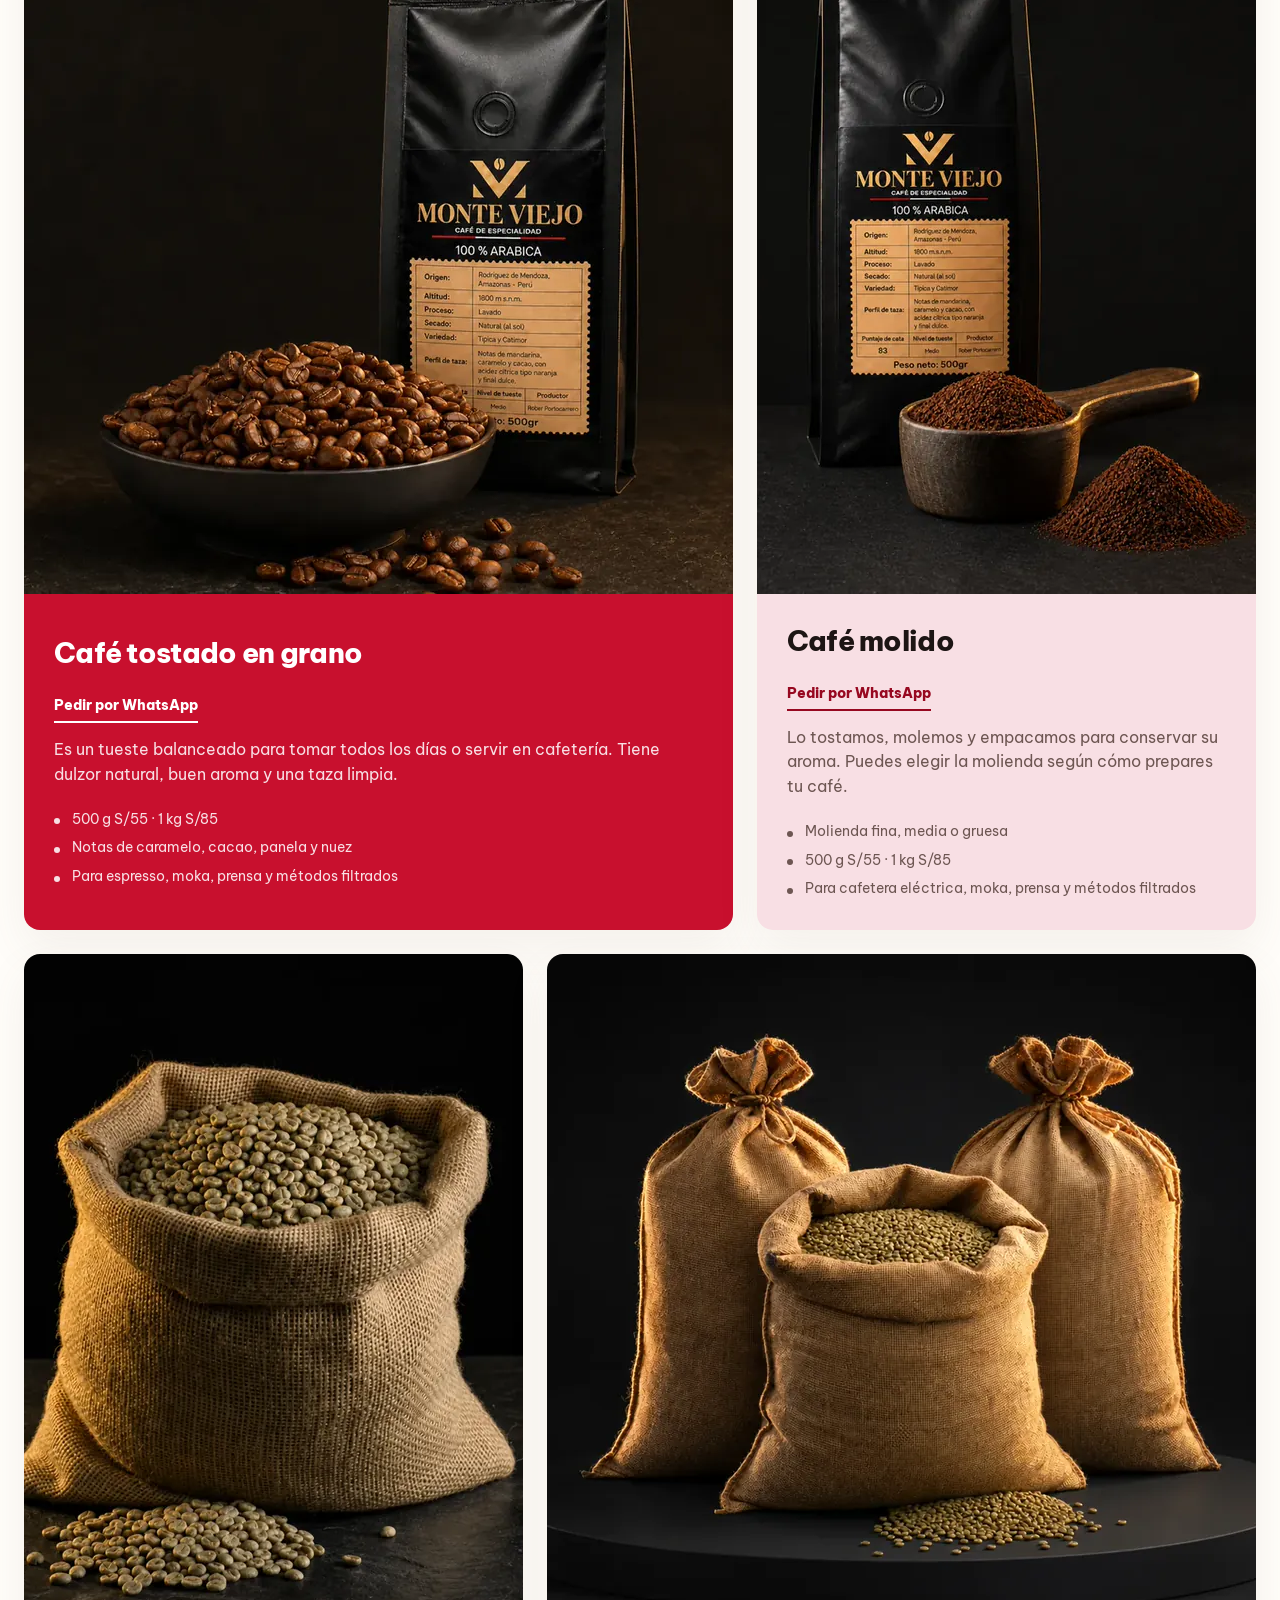
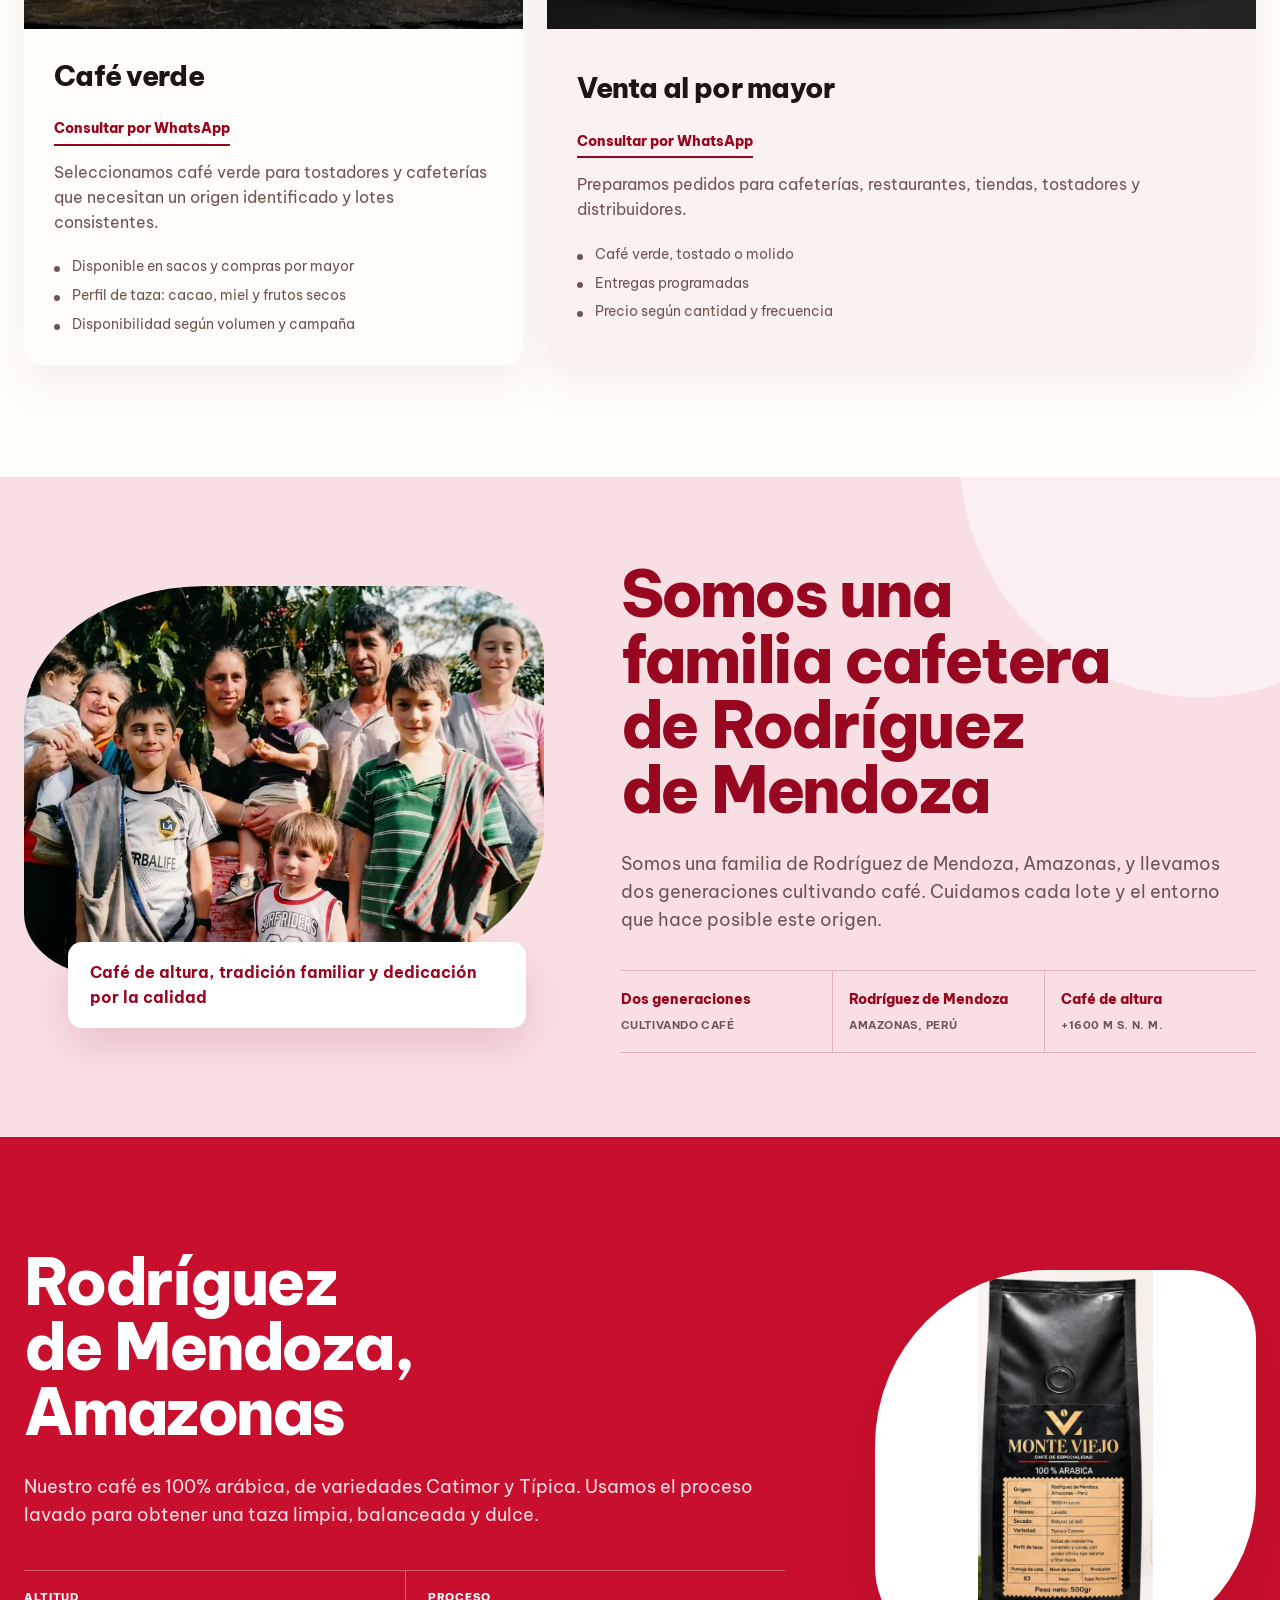
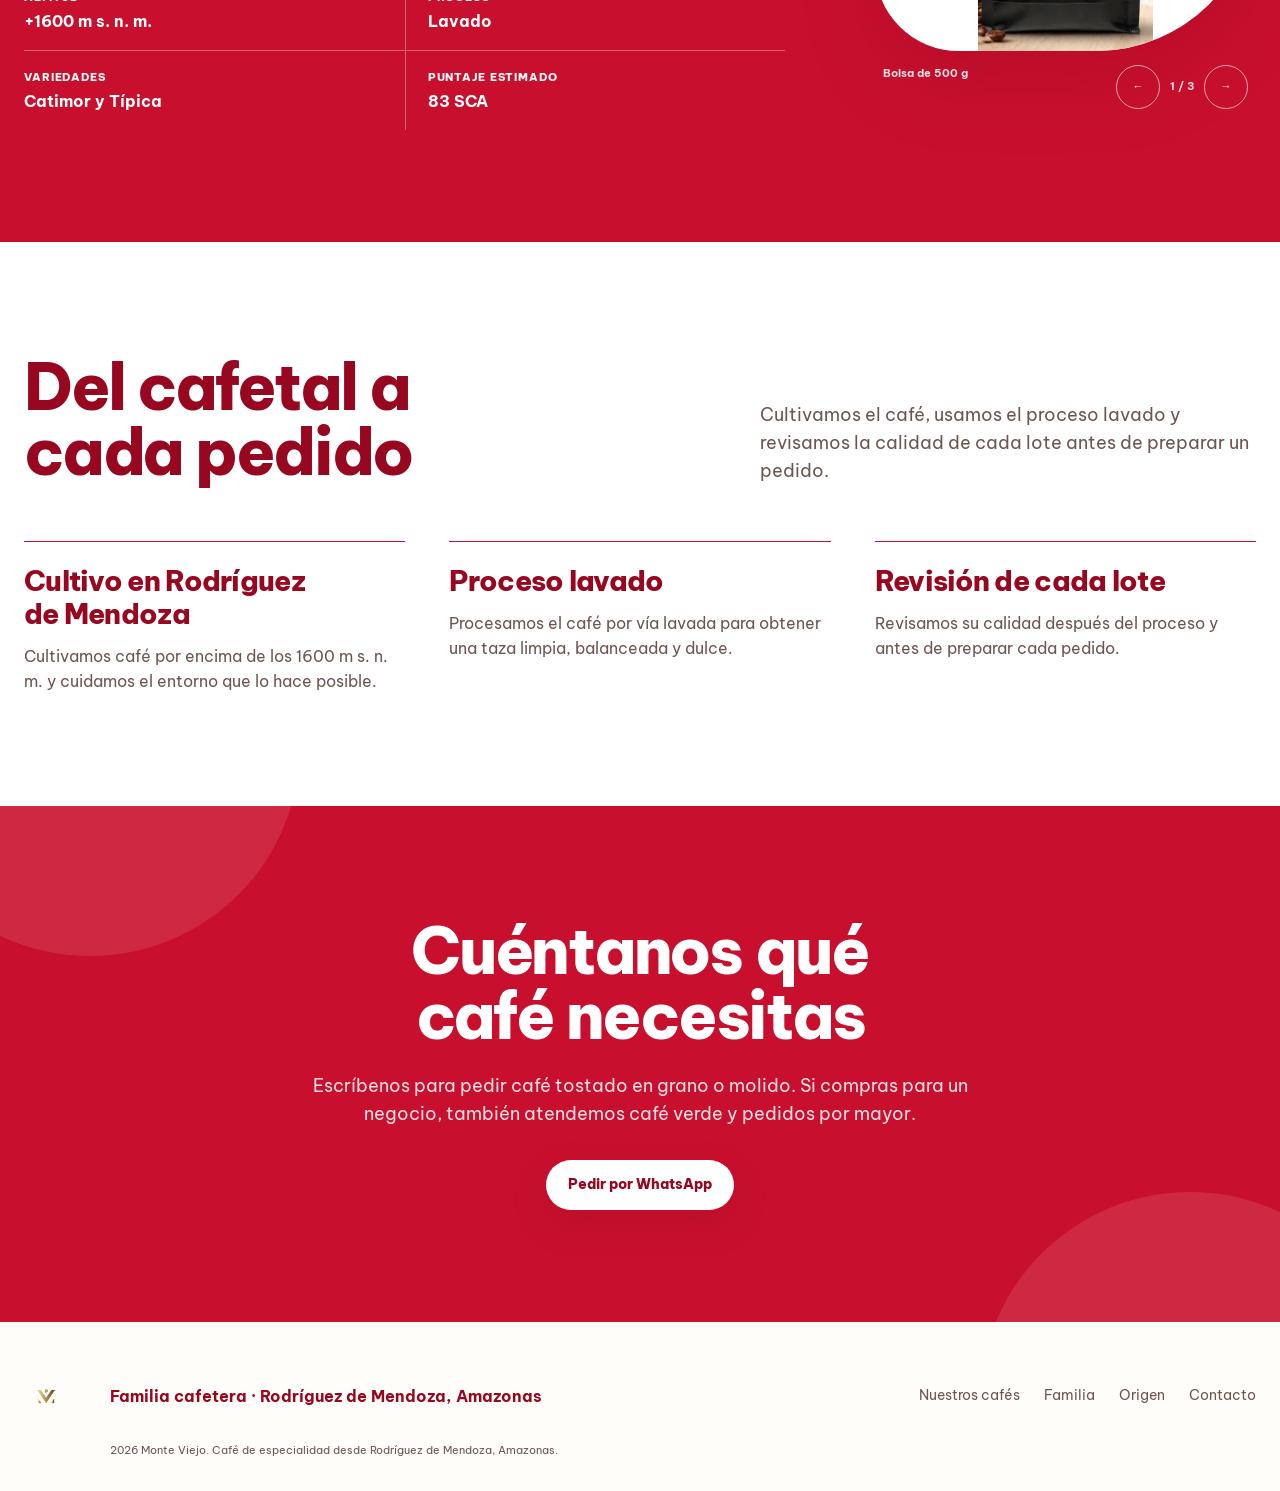
==== commit 7c5375ed: "feat(campaign): add Lima offer landing section" ====
--- a/index.html
+++ b/index.html
@@ -75,7 +75,7 @@
     <link rel="preload" as="style" href="https://fonts.googleapis.com/css2?family=Be+Vietnam+Pro:wght@400;600;700;800&amp;family=Sarina&amp;display=swap">
     <link href="https://fonts.googleapis.com/css2?family=Be+Vietnam+Pro:wght@400;600;700;800&amp;family=Sarina&amp;display=swap" rel="stylesheet" media="print" onload="this.media='all'">
     <noscript><link href="https://fonts.googleapis.com/css2?family=Be+Vietnam+Pro:wght@400;600;700;800&amp;family=Sarina&amp;display=swap" rel="stylesheet"></noscript>
-    <link rel="stylesheet" href="assets/css/styles.css?v=20260812-2144">
+    <link rel="stylesheet" href="assets/css/styles.css?v=20260818-2">
   </head>
   <body>
     <!--
@@ -143,6 +143,20 @@
         </dl>
       </section>
 
+      <section class="campaign-section campaign-option" aria-labelledby="campaign-banner-title">
+        <div class="container">
+          <a class="campaign-option__card" href="cafe-de-especialidad-lima/">
+            <div class="campaign-option__copy">
+              <h2 id="campaign-banner-title"><span class="campaign-banner-offer">1 kg por S/85</span><span class="campaign-option__location">en Lima</span></h2>
+              <p><strong class="campaign-banner-saving">Ahorras S/25.</strong> Elige café en grano o molido.</p>
+              <span class="campaign-banner-cta campaign-option__cta"><span>Armar mi pedido</span><svg viewBox="0 0 24 24" aria-hidden="true"><path d="M5 12h14M13 6l6 6-6 6"></path></svg></span>
+              <small class="campaign-banner-terms campaign-option__terms">Válido hasta el 30 de septiembre de 2026 o hasta agotar 100 unidades.</small>
+            </div>
+            <div class="campaign-option__media" aria-hidden="true"><img src="assets/images/campaign/meta-lima-product-choice-4x5.png" alt="" width="1080" height="1350" loading="lazy" decoding="async"></div>
+          </a>
+        </div>
+      </section>
+
       <section class="section catalog-section" id="cafes" aria-labelledby="catalog-title">
         <div class="container">
           <div class="section-heading">
@@ -265,7 +279,7 @@
       </div>
     </footer>
 
-    <script src="content.js?v=20260812-4" defer></script>
-    <script src="assets/js/content-loader.js?v=20260812-2125" defer></script>
+    <script src="content.js?v=20260812-5" defer></script>
+    <script src="assets/js/content-loader.js?v=20260818-1" defer></script>
   </body>
 </html>
--- a/assets/css/styles.css
+++ b/assets/css/styles.css
@@ -380,6 +380,121 @@
   padding: 112px 0;
 }
 
+.campaign-section {
+  padding-top: 48px;
+  background: var(--paper);
+}
+
+.campaign-option__card {
+  display: grid;
+  min-height: 380px;
+  grid-template-columns: minmax(0, 1fr) minmax(300px, 0.7fr);
+  overflow: hidden;
+  border-radius: var(--radius);
+  background: var(--paper);
+  box-shadow: 0 22px 50px color-mix(in srgb, var(--cherry-deep) 14%, transparent);
+  color: var(--ink);
+  text-decoration: none;
+}
+
+.campaign-option__copy {
+  display: flex;
+  align-items: flex-start;
+  justify-content: center;
+  flex-direction: column;
+  margin: 18px 0 18px 18px;
+  padding: 30px 34px;
+  border-radius: 14px;
+  background: var(--white);
+}
+
+.campaign-option__copy h2 {
+  max-width: 12ch;
+  margin: 0;
+  color: var(--cherry-deep);
+  font-size: clamp(2.9rem, 4.9vw, 4.7rem);
+  line-height: 0.95;
+  letter-spacing: -0.04em;
+}
+
+.campaign-banner-offer,
+.campaign-option__location {
+  display: block;
+}
+
+.campaign-option__location {
+  color: var(--cherry);
+}
+
+.campaign-option__copy > p {
+  max-width: 42ch;
+  margin: 20px 0 0;
+  color: var(--muted);
+  font-size: 1.0625rem;
+}
+
+.campaign-banner-saving {
+  color: var(--cherry-deep);
+}
+
+.campaign-option__cta {
+  display: inline-flex;
+  min-height: 50px;
+  align-items: center;
+  gap: 10px;
+  margin-top: 24px;
+  padding: 13px 22px;
+  border-radius: 999px;
+  background: var(--cherry);
+  color: var(--white);
+  font-size: 0.875rem;
+  font-weight: 800;
+}
+
+.campaign-option__cta svg {
+  width: 19px;
+  fill: none;
+  stroke: currentColor;
+  stroke-linecap: round;
+  stroke-linejoin: round;
+  stroke-width: 2;
+  transition: transform 260ms var(--ease-out);
+}
+
+.campaign-option__terms {
+  max-width: 58ch;
+  margin-top: 14px;
+  color: var(--muted);
+  font-size: 0.6875rem;
+  line-height: 1.45;
+}
+
+.campaign-option__media {
+  display: grid;
+  min-height: 380px;
+  place-items: center;
+  padding: 20px;
+  background: var(--cherry-soft);
+}
+
+.campaign-option__media img {
+  width: 100%;
+  height: 100%;
+  max-height: 340px;
+  object-fit: contain;
+  transition: transform 560ms var(--ease-out);
+}
+
+.campaign-option__card:hover .campaign-option__media img,
+.campaign-option__card:focus-visible .campaign-option__media img {
+  transform: scale(1.02);
+}
+
+.campaign-option__card:hover .campaign-option__cta svg,
+.campaign-option__card:focus-visible .campaign-option__cta svg {
+  transform: translateX(4px);
+}
+
 .section-heading {
   display: grid;
   grid-template-columns: minmax(0, 0.95fr) minmax(320px, 0.7fr);
@@ -1035,6 +1150,22 @@
 
   .section {
     padding: 84px 0;
+  }
+
+  .campaign-section {
+    padding-top: 48px;
+  }
+
+  .campaign-option__card {
+    grid-template-columns: 1fr;
+  }
+
+  .campaign-option__copy {
+    margin: 16px 16px 0;
+  }
+
+  .campaign-option__media {
+    min-height: 340px;
   }
 
   .story-section {
@@ -1195,6 +1326,32 @@
     padding: 72px 0;
   }
 
+  .campaign-section {
+    padding-top: 36px;
+  }
+
+  .campaign-option__copy {
+    margin: 14px 14px 0;
+    padding: 28px 22px;
+  }
+
+  .campaign-option__copy h2 {
+    font-size: clamp(2.5rem, 13vw, 3.5rem);
+  }
+
+  .campaign-option__copy > p {
+    margin-top: 18px;
+    font-size: 1rem;
+  }
+
+  .campaign-option__cta {
+    margin-top: 22px;
+  }
+
+  .campaign-option__media {
+    min-height: 340px;
+  }
+
   .product-grid {
     gap: 18px;
   }
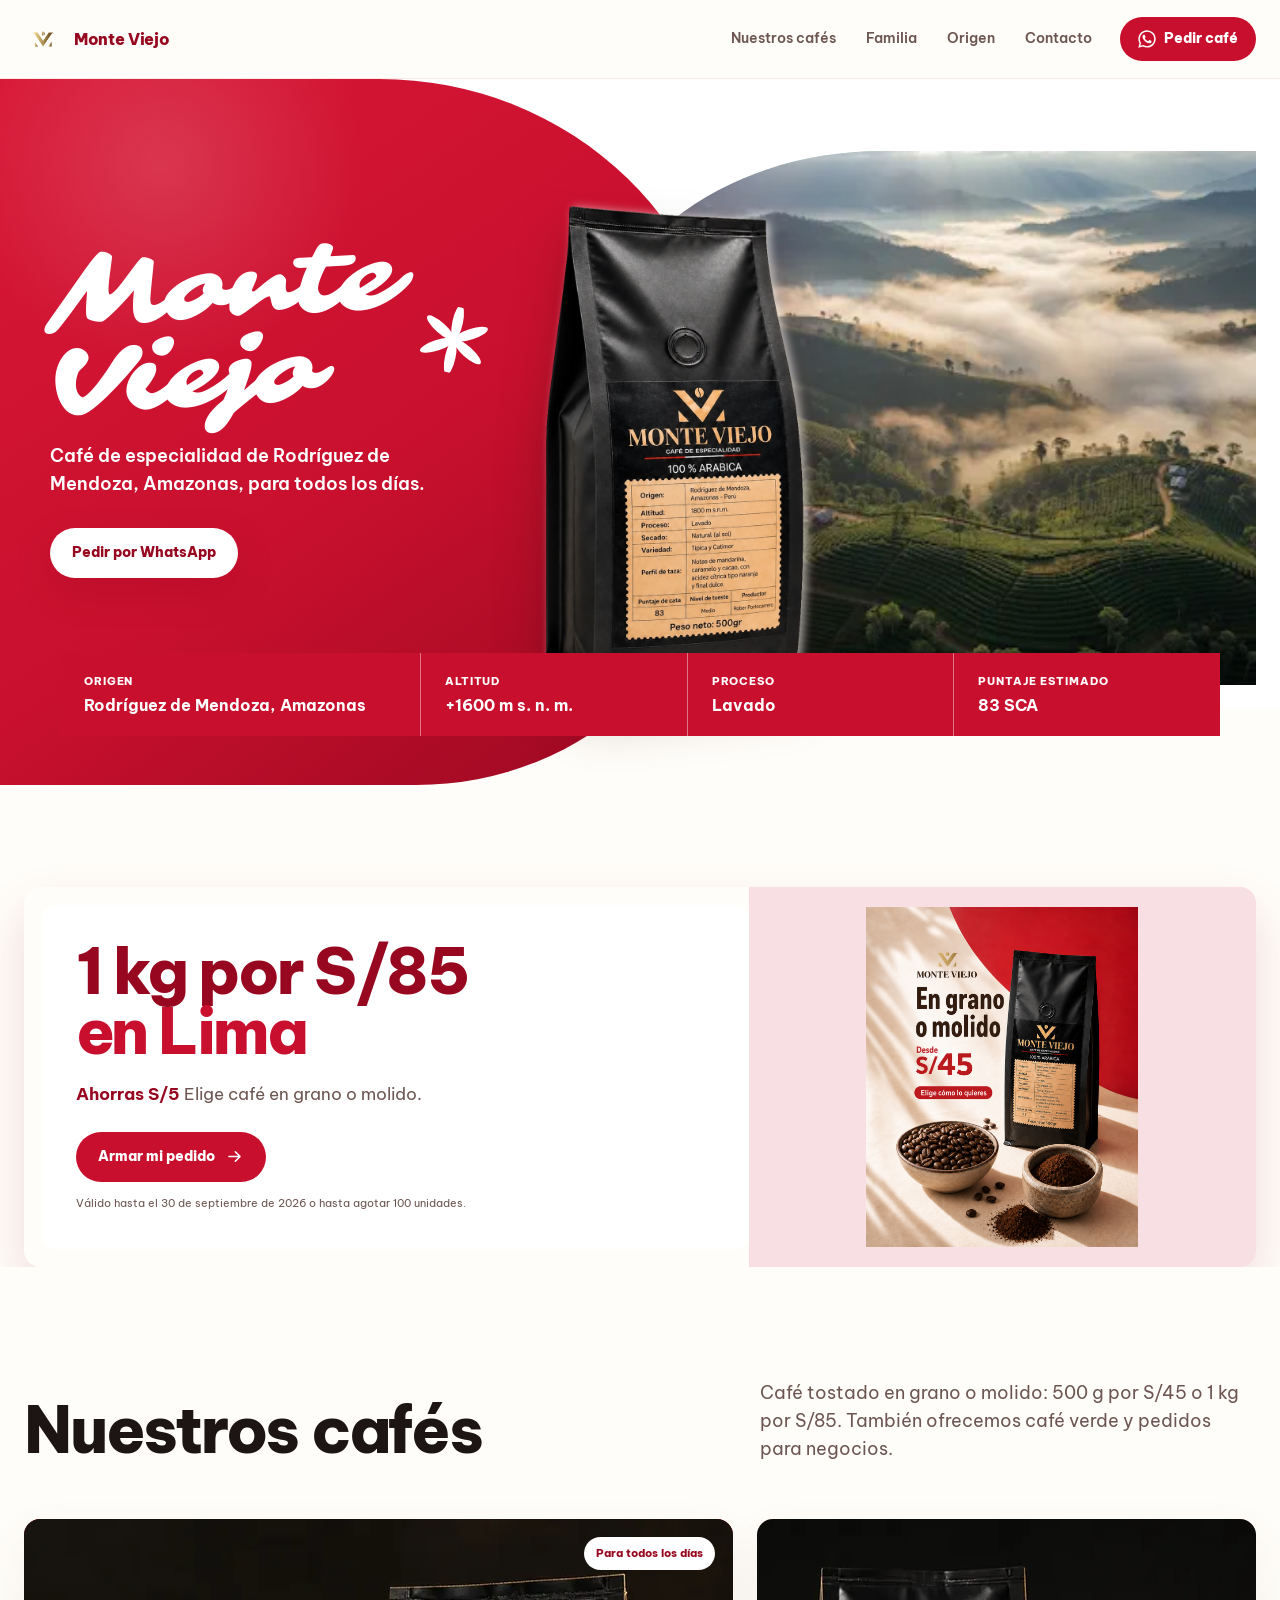
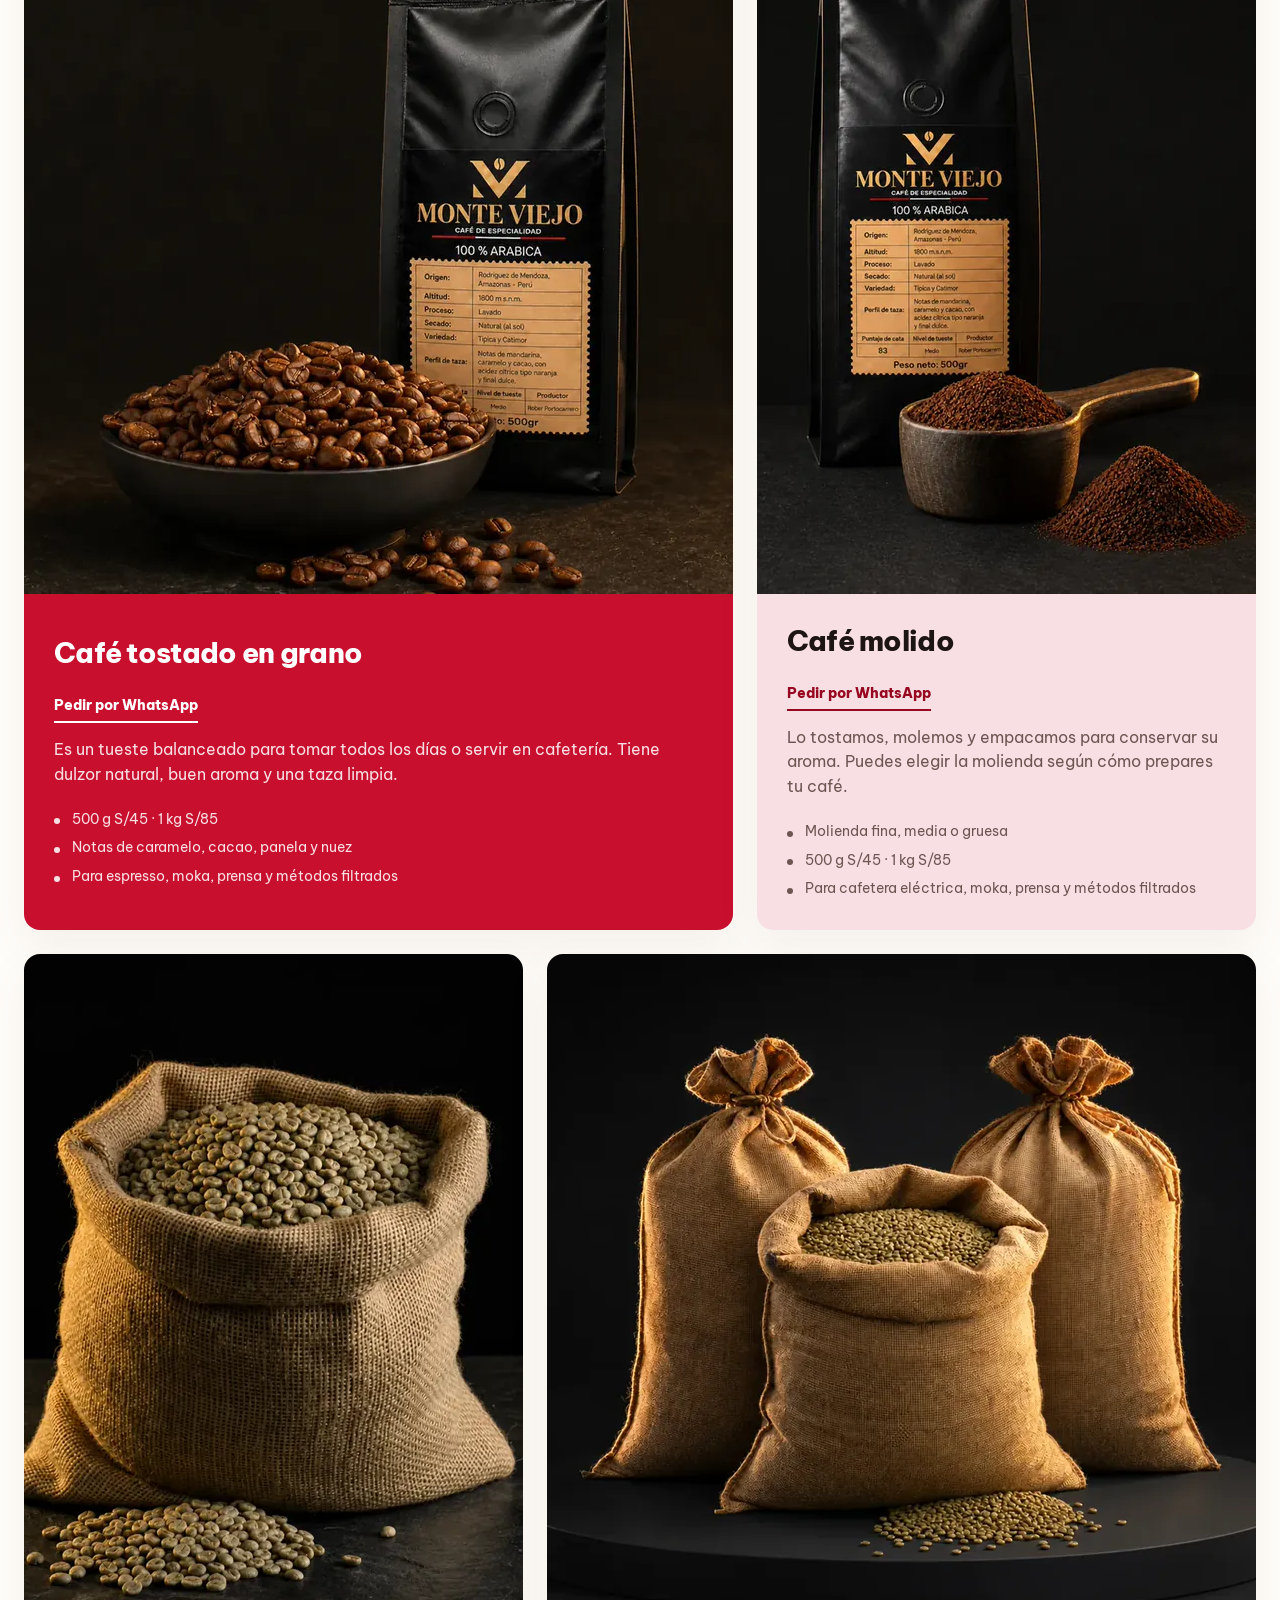
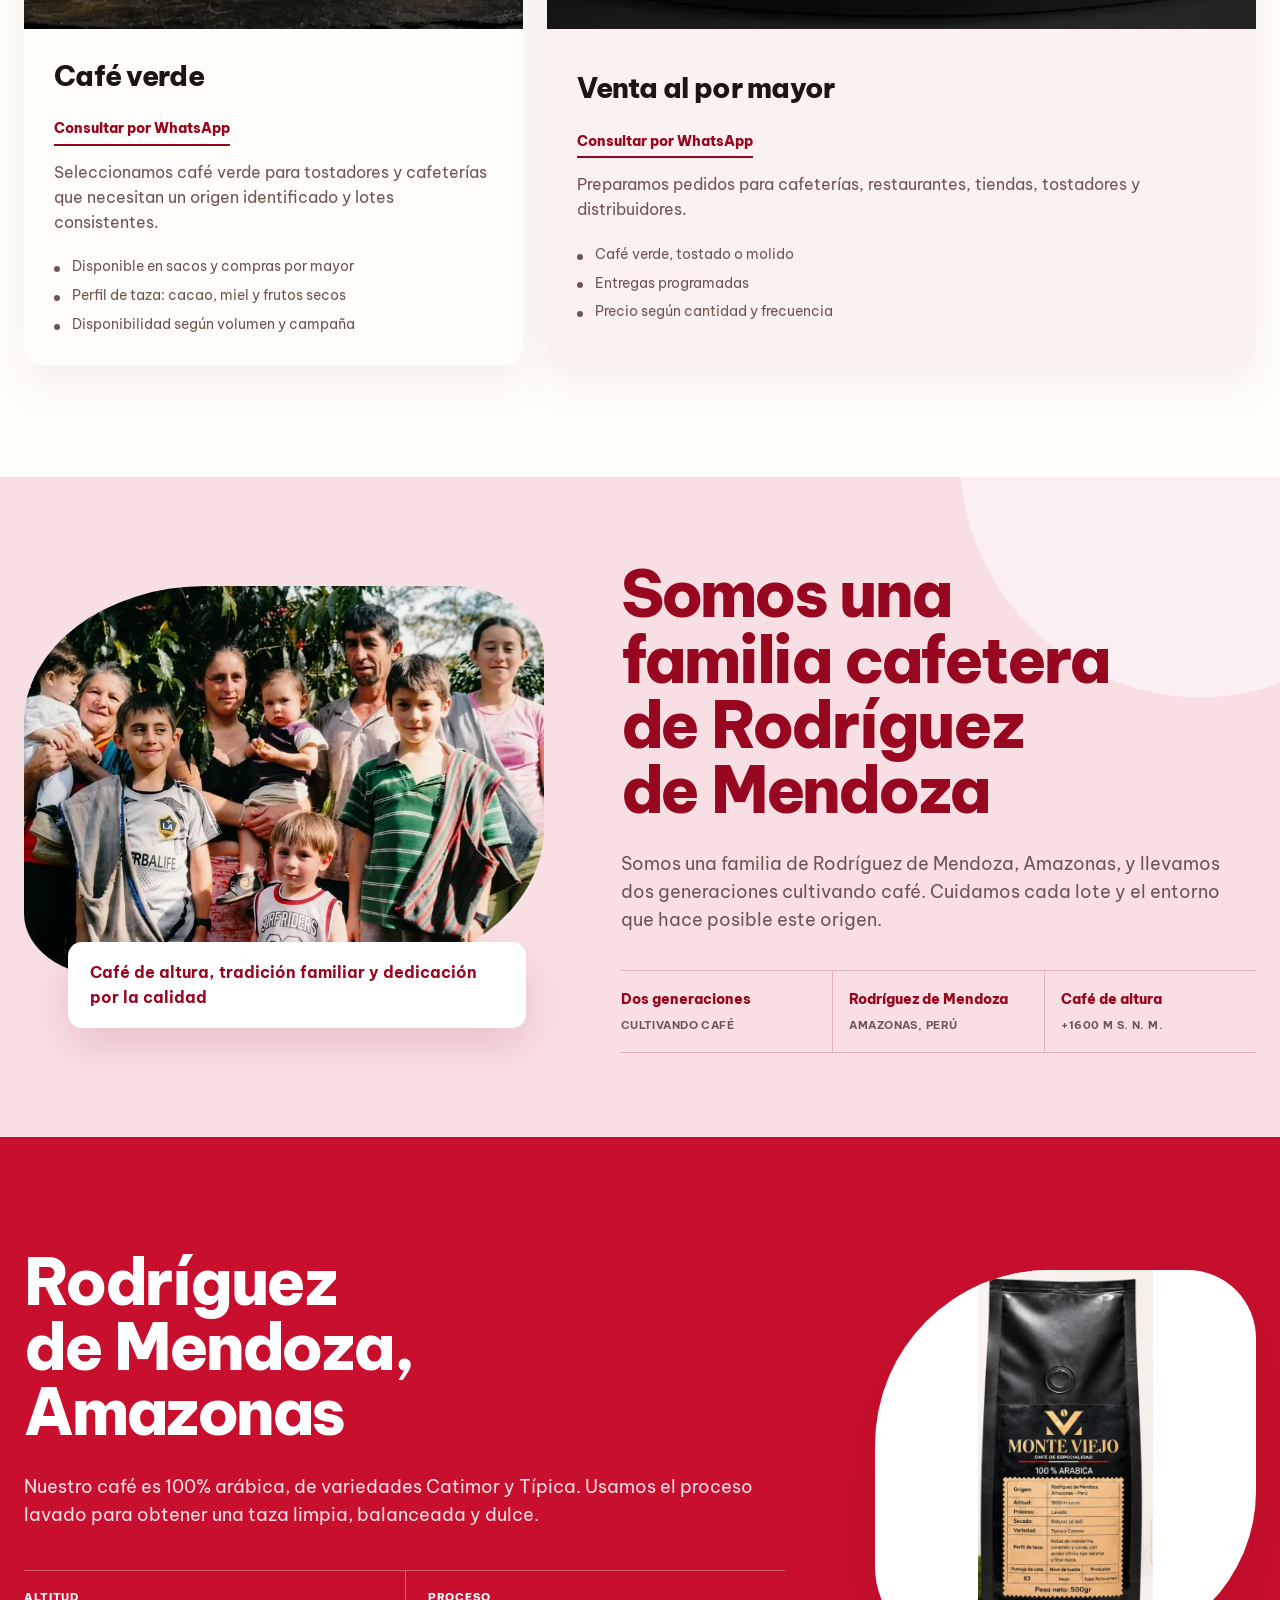
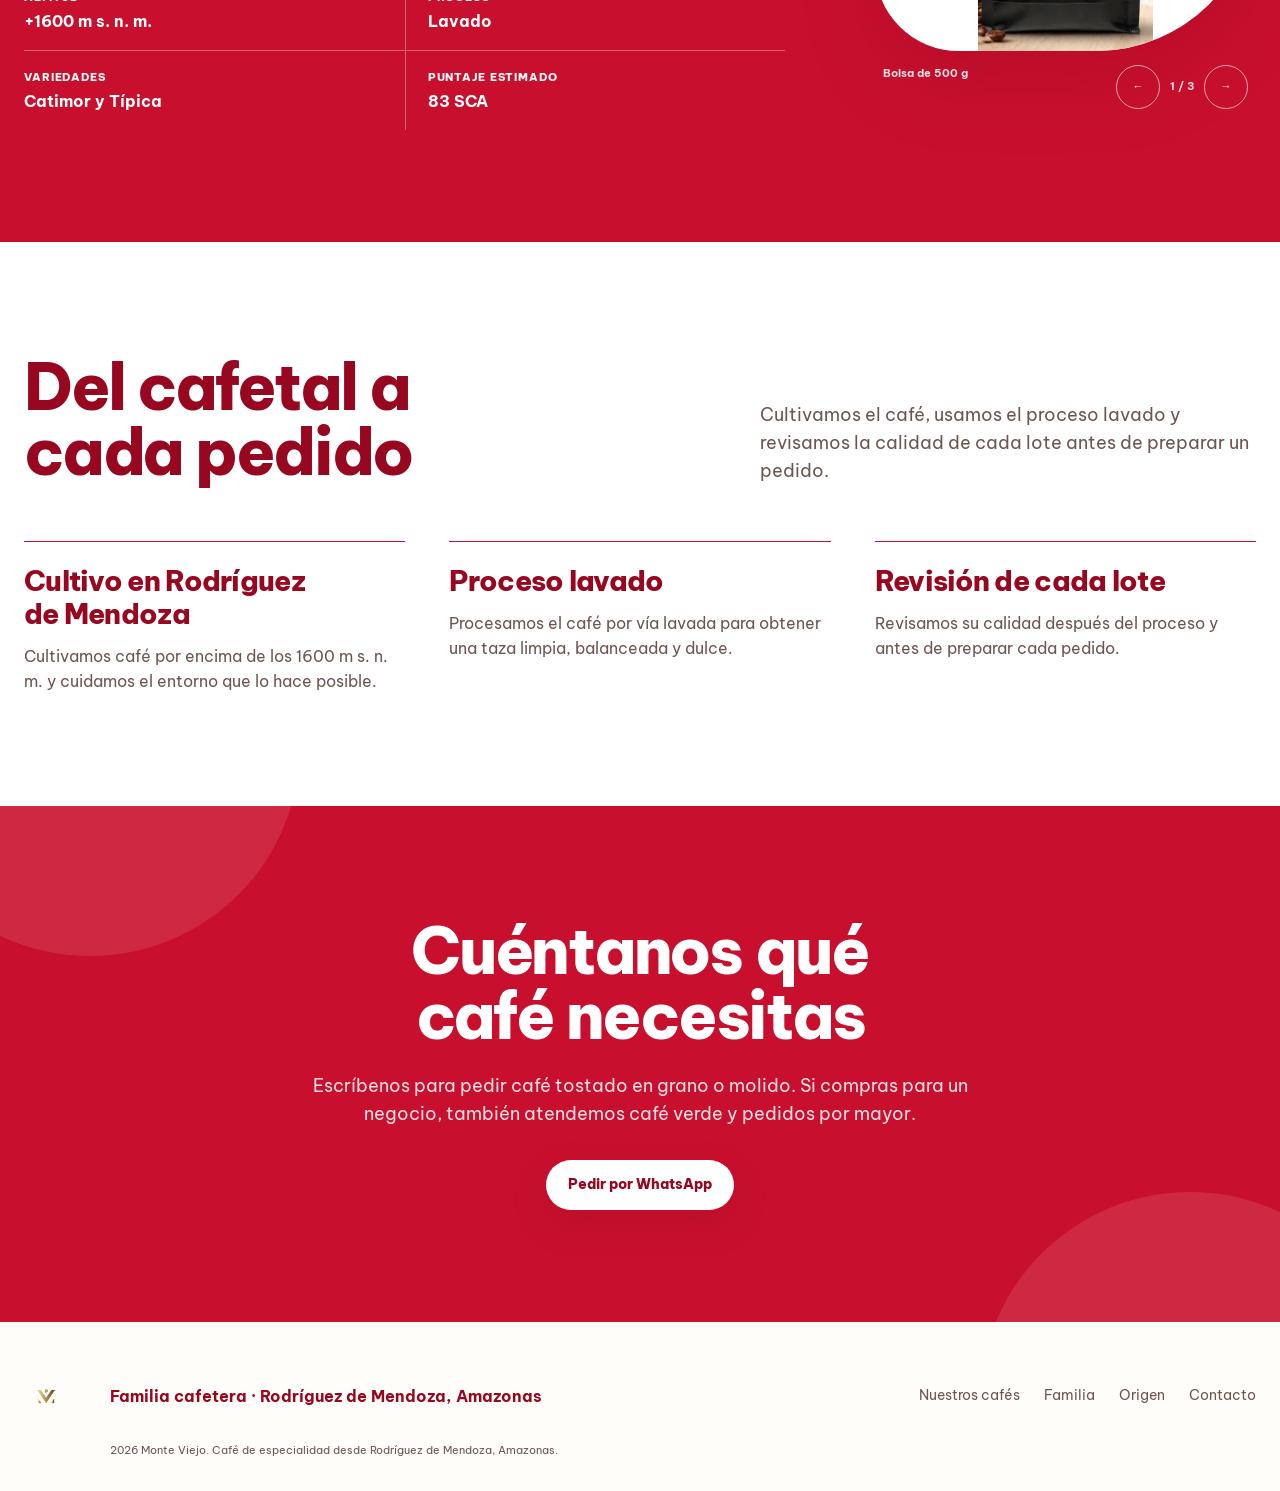
==== commit 3cce4697: "fix(pricing): set 500 g bag to S/45" ====
--- a/index.html
+++ b/index.html
@@ -76,6 +76,22 @@
     <link href="https://fonts.googleapis.com/css2?family=Be+Vietnam+Pro:wght@400;600;700;800&amp;family=Sarina&amp;display=swap" rel="stylesheet" media="print" onload="this.media='all'">
     <noscript><link href="https://fonts.googleapis.com/css2?family=Be+Vietnam+Pro:wght@400;600;700;800&amp;family=Sarina&amp;display=swap" rel="stylesheet"></noscript>
     <link rel="stylesheet" href="assets/css/styles.css?v=20260818-2">
+    <!-- Meta Pixel Code -->
+    <script>
+      !function(f,b,e,v,n,t,s)
+      {if(f.fbq)return;n=f.fbq=function(){n.callMethod?
+      n.callMethod.apply(n,arguments):n.queue.push(arguments)};
+      if(!f._fbq)f._fbq=n;n.push=n;n.loaded=!0;n.version='2.0';
+      n.queue=[];t=b.createElement(e);t.async=!0;
+      t.src=v;s=b.getElementsByTagName(e)[0];
+      s.parentNode.insertBefore(t,s)}(window, document,'script',
+      'https://connect.facebook.net/en_US/fbevents.js');
+      fbq('init', '1508398697970375');
+      fbq('track', 'PageView');
+    </script>
+    <noscript><img height="1" width="1" style="display:none"
+      src="https://www.facebook.com/tr?id=1508398697970375&ev=PageView&noscript=1"/></noscript>
+    <!-- End Meta Pixel Code -->
   </head>
   <body>
     <!--
@@ -148,11 +164,11 @@
           <a class="campaign-option__card" href="cafe-de-especialidad-lima/">
             <div class="campaign-option__copy">
               <h2 id="campaign-banner-title"><span class="campaign-banner-offer">1 kg por S/85</span><span class="campaign-option__location">en Lima</span></h2>
-              <p><strong class="campaign-banner-saving">Ahorras S/25.</strong> Elige café en grano o molido.</p>
+              <p><strong class="campaign-banner-saving">Ahorras S/5.</strong> Elige café en grano o molido.</p>
               <span class="campaign-banner-cta campaign-option__cta"><span>Armar mi pedido</span><svg viewBox="0 0 24 24" aria-hidden="true"><path d="M5 12h14M13 6l6 6-6 6"></path></svg></span>
               <small class="campaign-banner-terms campaign-option__terms">Válido hasta el 30 de septiembre de 2026 o hasta agotar 100 unidades.</small>
             </div>
-            <div class="campaign-option__media" aria-hidden="true"><img src="assets/images/campaign/meta-lima-product-choice-4x5.png" alt="" width="1080" height="1350" loading="lazy" decoding="async"></div>
+            <div class="campaign-option__media" aria-hidden="true"><img src="assets/images/campaign/meta-lima-product-choice-4x5.png?v=20261004-1" alt="" width="1080" height="1350" loading="lazy" decoding="async"></div>
           </a>
         </div>
       </section>
@@ -161,7 +177,7 @@
         <div class="container">
           <div class="section-heading">
             <h2 id="catalog-title">Nuestros cafés</h2>
-            <p class="section-intro">Café tostado en grano o molido: 500 g por S/55 o 1 kg por S/85. También ofrecemos café verde y pedidos para negocios.</p>
+            <p class="section-intro">Café tostado en grano o molido: 500 g por S/45 o 1 kg por S/85. También ofrecemos café verde y pedidos para negocios.</p>
           </div>
 
           <div class="product-grid">
@@ -172,13 +188,13 @@
                 <h3>Café tostado en grano</h3>
                 <span class="product-cta">Pedir por WhatsApp</span>
                 <p class="product-copy">Un tueste balanceado, con dulzor natural, buen aroma y una taza limpia.</p>
-                <ul class="product-specs"><li>500 g S/55 · 1 kg S/85</li><li>Caramelo, cacao, panela y nuez</li><li>Para espresso, moka, prensa y filtrados</li></ul>
+                <ul class="product-specs"><li>500 g S/45 · 1 kg S/85</li><li>Caramelo, cacao, panela y nuez</li><li>Para espresso, moka, prensa y filtrados</li></ul>
               </div>
             </a>
 
             <a class="product-card ground" href="https://api.whatsapp.com/send?phone=51993908403&amp;text=Hola%2C%20quiero%20pedir%20Caf%C3%A9%20molido%20Monte%20Viejo." target="_blank" rel="noopener">
               <img src="assets/images/catalogo-molido-horizontal.webp" alt="Bolsa Monte Viejo detrás de una cuchara con café molido" width="1200" height="675" loading="lazy" decoding="async">
-              <div class="product-content"><h3>Café molido</h3><span class="product-cta">Pedir por WhatsApp</span><p class="product-copy">Molienda fina, media o gruesa según cómo prepares tu café.</p><ul class="product-specs"><li>500 g S/55 · 1 kg S/85</li><li>Empacado para conservar aroma</li><li>Para cafetera, moka, prensa y filtrado</li></ul></div>
+              <div class="product-content"><h3>Café molido</h3><span class="product-cta">Pedir por WhatsApp</span><p class="product-copy">Molienda fina, media o gruesa según cómo prepares tu café.</p><ul class="product-specs"><li>500 g S/45 · 1 kg S/85</li><li>Empacado para conservar aroma</li><li>Para cafetera, moka, prensa y filtrado</li></ul></div>
             </a>
 
             <details class="business-products" open>
@@ -279,7 +295,7 @@
       </div>
     </footer>
 
-    <script src="content.js?v=20260812-5" defer></script>
+    <script src="content.js?v=20261004-1" defer></script>
     <script src="assets/js/content-loader.js?v=20260818-1" defer></script>
   </body>
 </html>
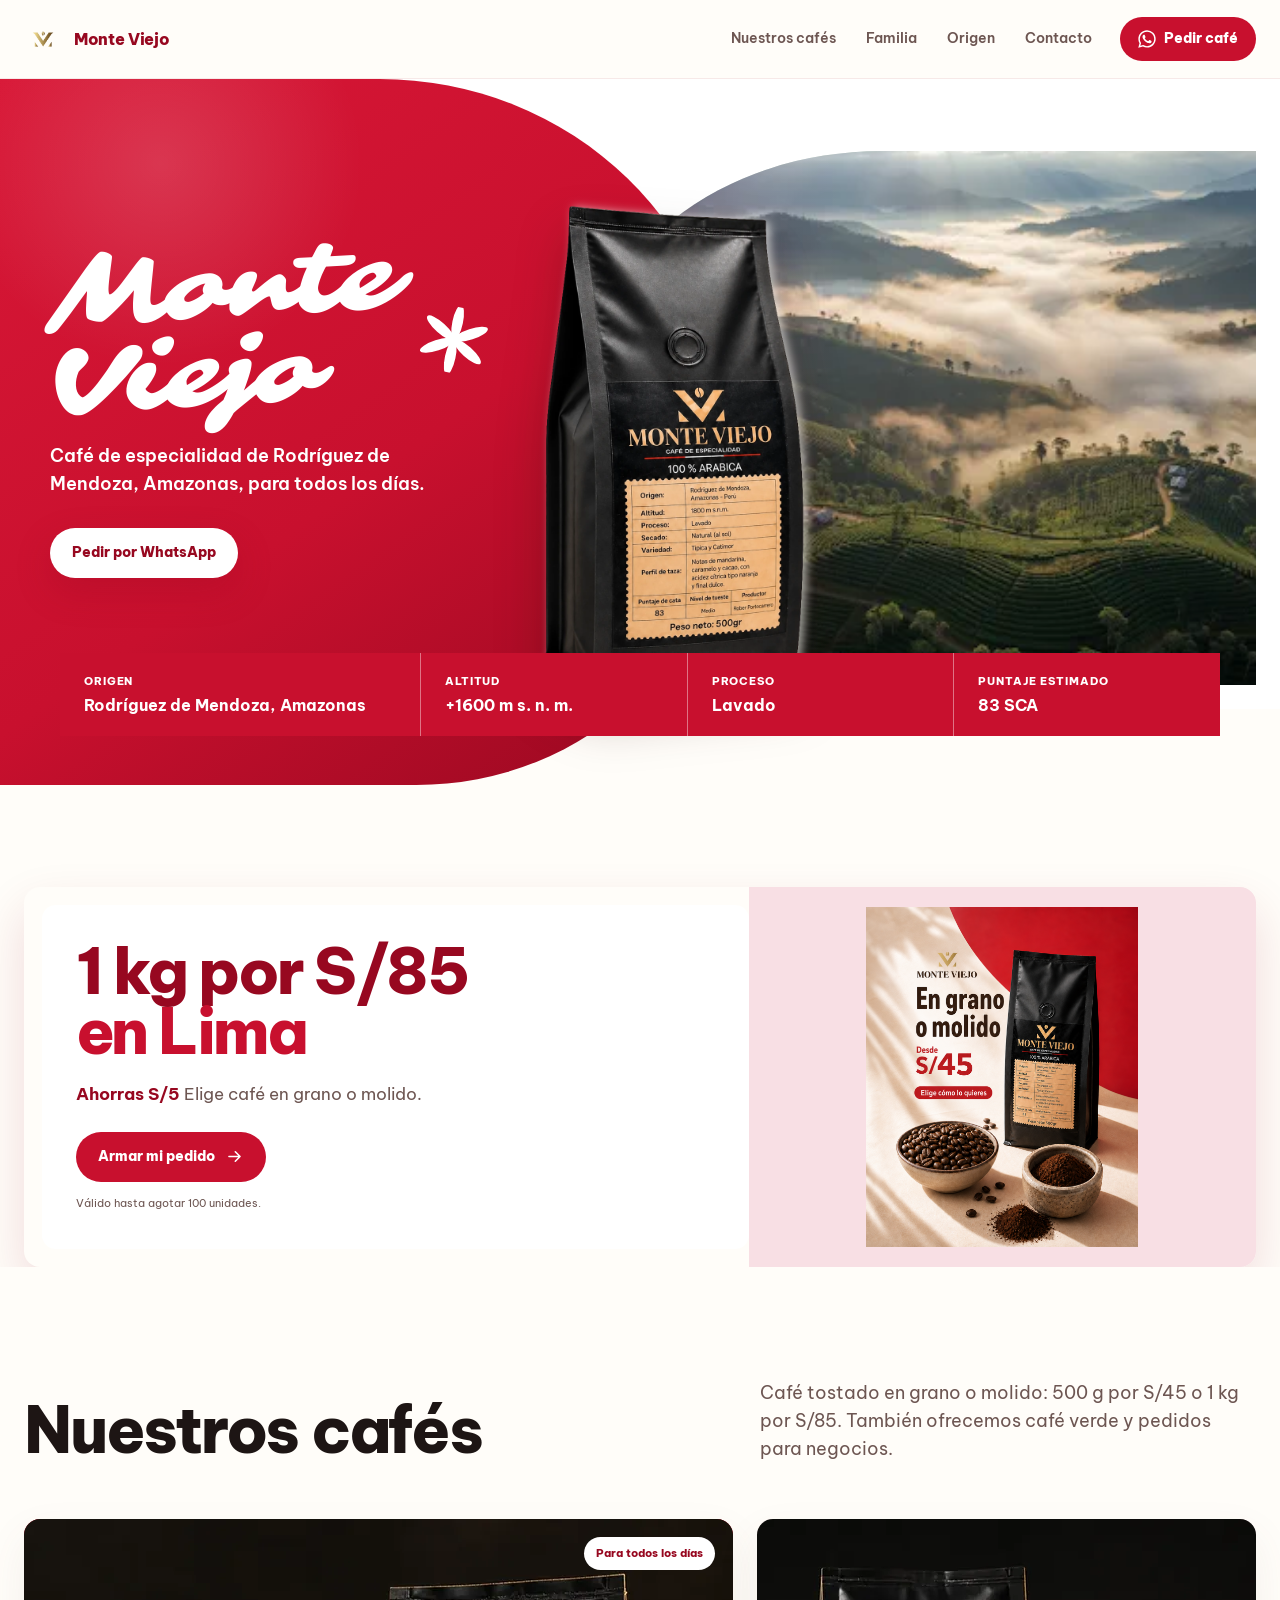
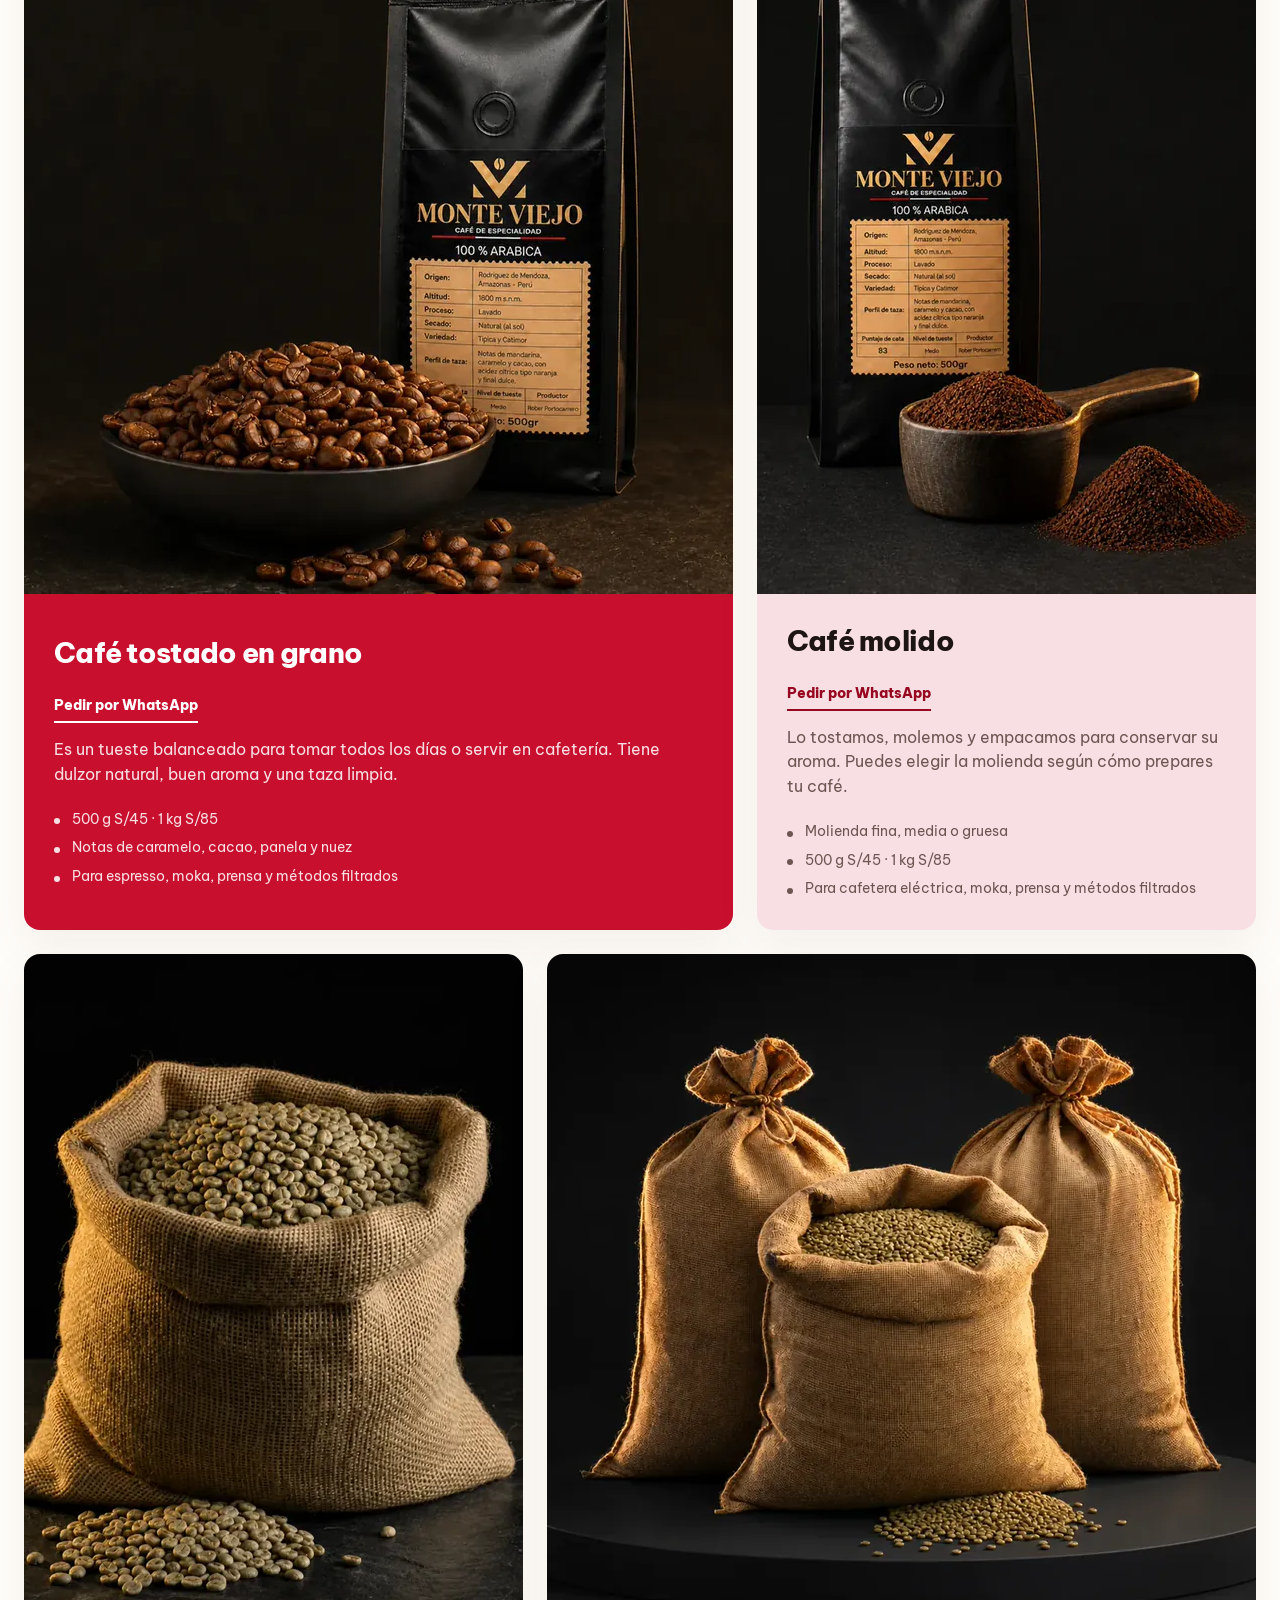
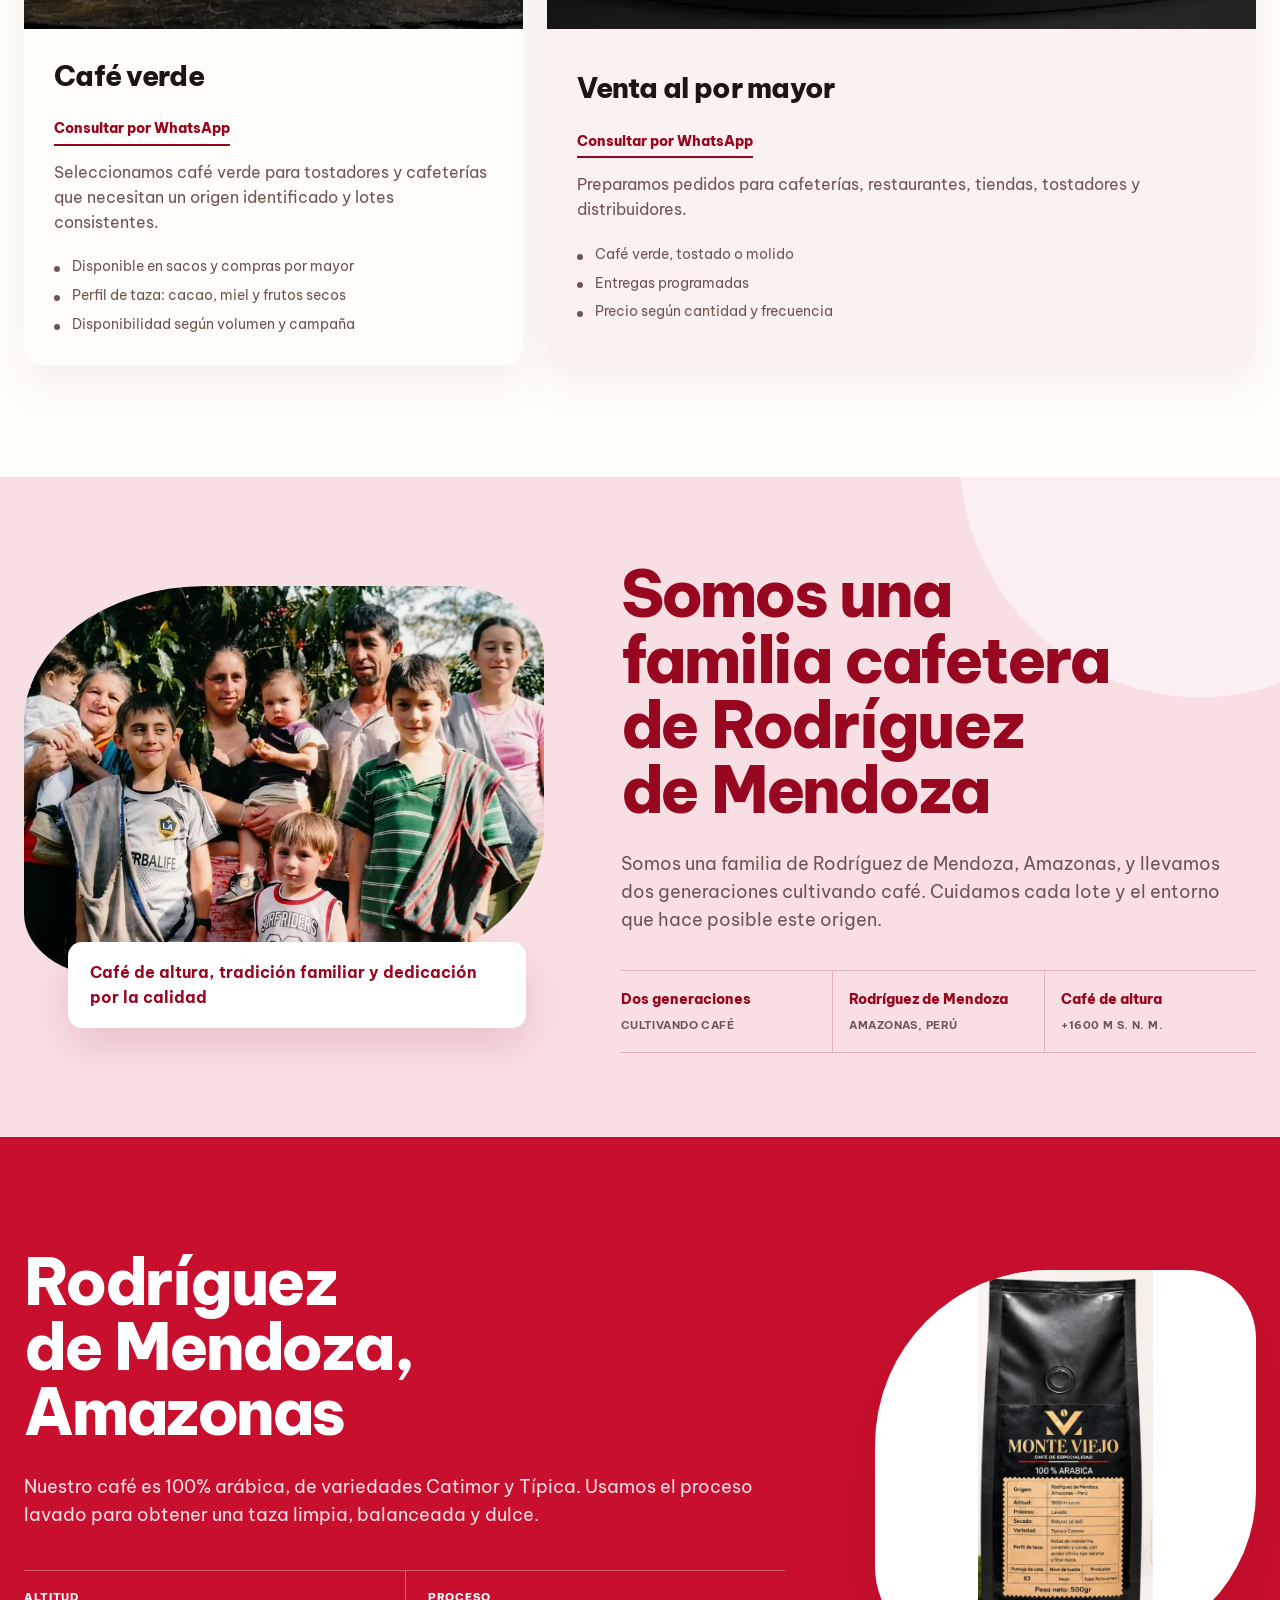
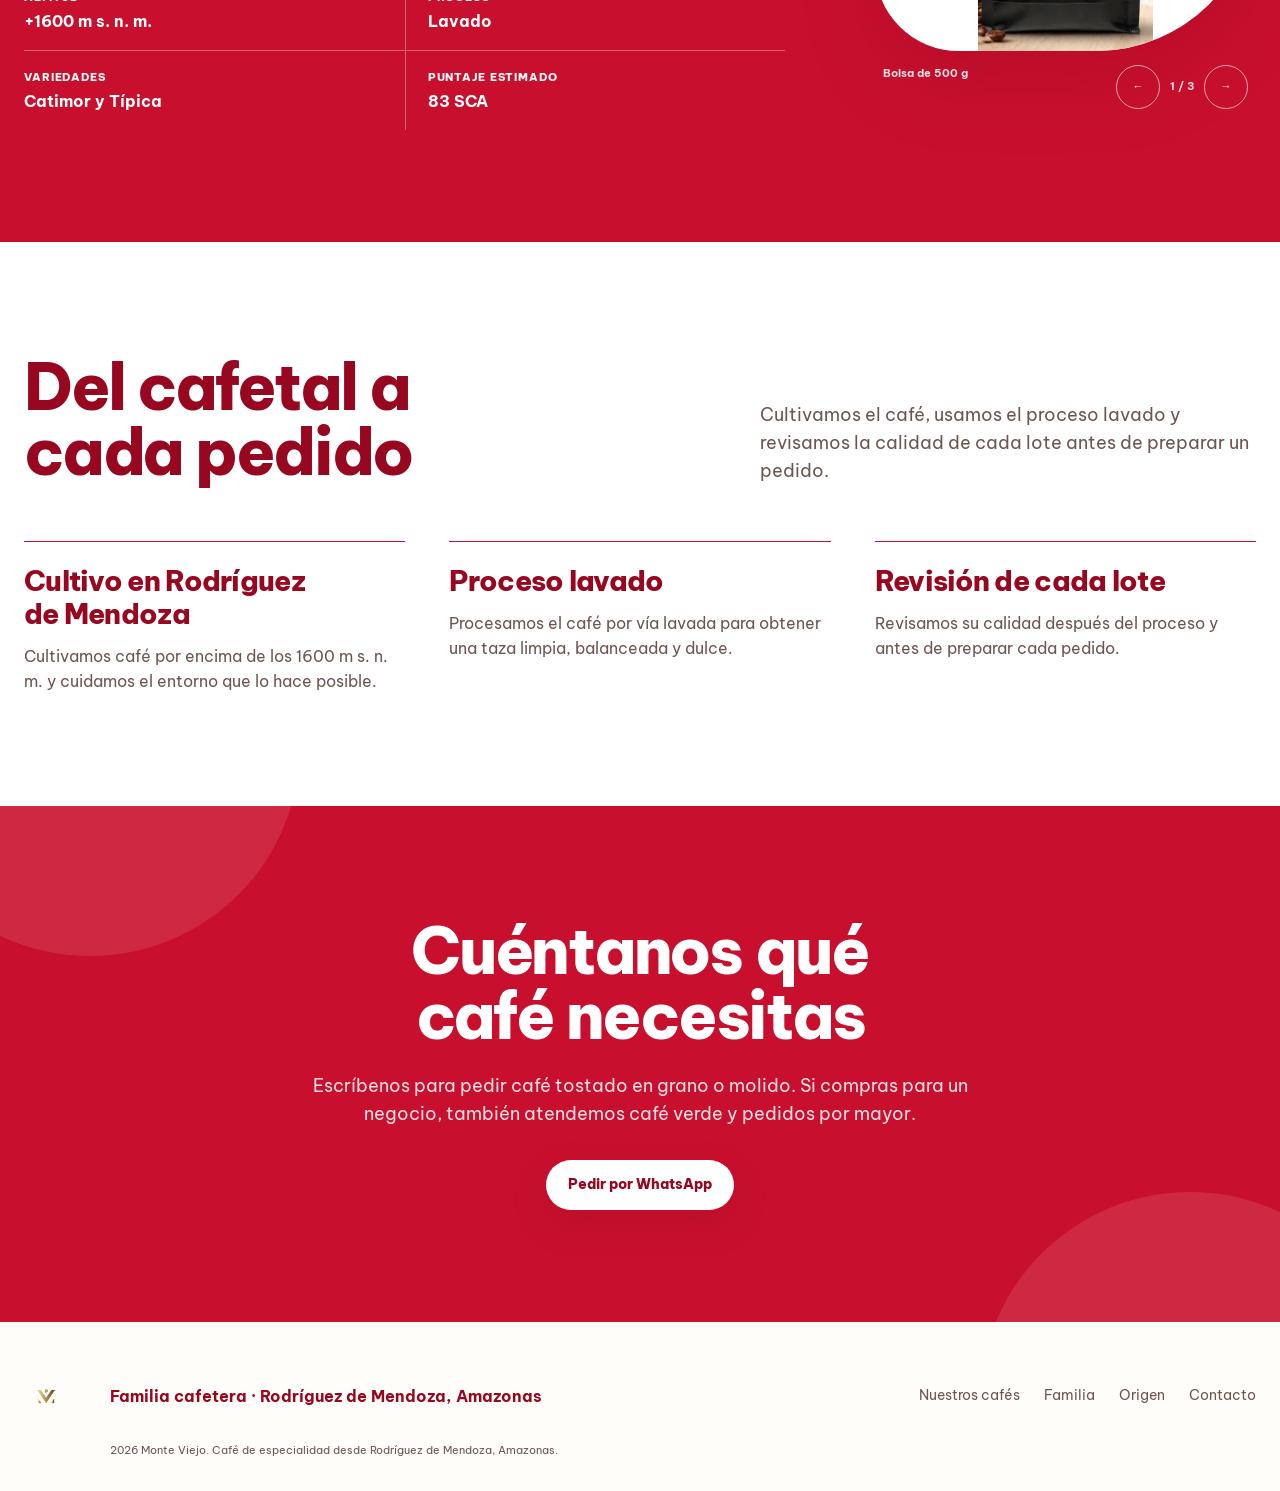
==== commit bb3b43a4: "fix(campaign): remove expired offer end date" ====
--- a/index.html
+++ b/index.html
@@ -166,7 +166,7 @@
               <h2 id="campaign-banner-title"><span class="campaign-banner-offer">1 kg por S/85</span><span class="campaign-option__location">en Lima</span></h2>
               <p><strong class="campaign-banner-saving">Ahorras S/5.</strong> Elige café en grano o molido.</p>
               <span class="campaign-banner-cta campaign-option__cta"><span>Armar mi pedido</span><svg viewBox="0 0 24 24" aria-hidden="true"><path d="M5 12h14M13 6l6 6-6 6"></path></svg></span>
-              <small class="campaign-banner-terms campaign-option__terms">Válido hasta el 30 de septiembre de 2026 o hasta agotar 100 unidades.</small>
+              <small class="campaign-banner-terms campaign-option__terms">Válido hasta agotar 100 unidades.</small>
             </div>
             <div class="campaign-option__media" aria-hidden="true"><img src="assets/images/campaign/meta-lima-product-choice-4x5.png?v=20261004-1" alt="" width="1080" height="1350" loading="lazy" decoding="async"></div>
           </a>
@@ -295,7 +295,7 @@
       </div>
     </footer>
 
-    <script src="content.js?v=20261004-1" defer></script>
+    <script src="content.js?v=20261004-2" defer></script>
     <script src="assets/js/content-loader.js?v=20260818-1" defer></script>
   </body>
 </html>
